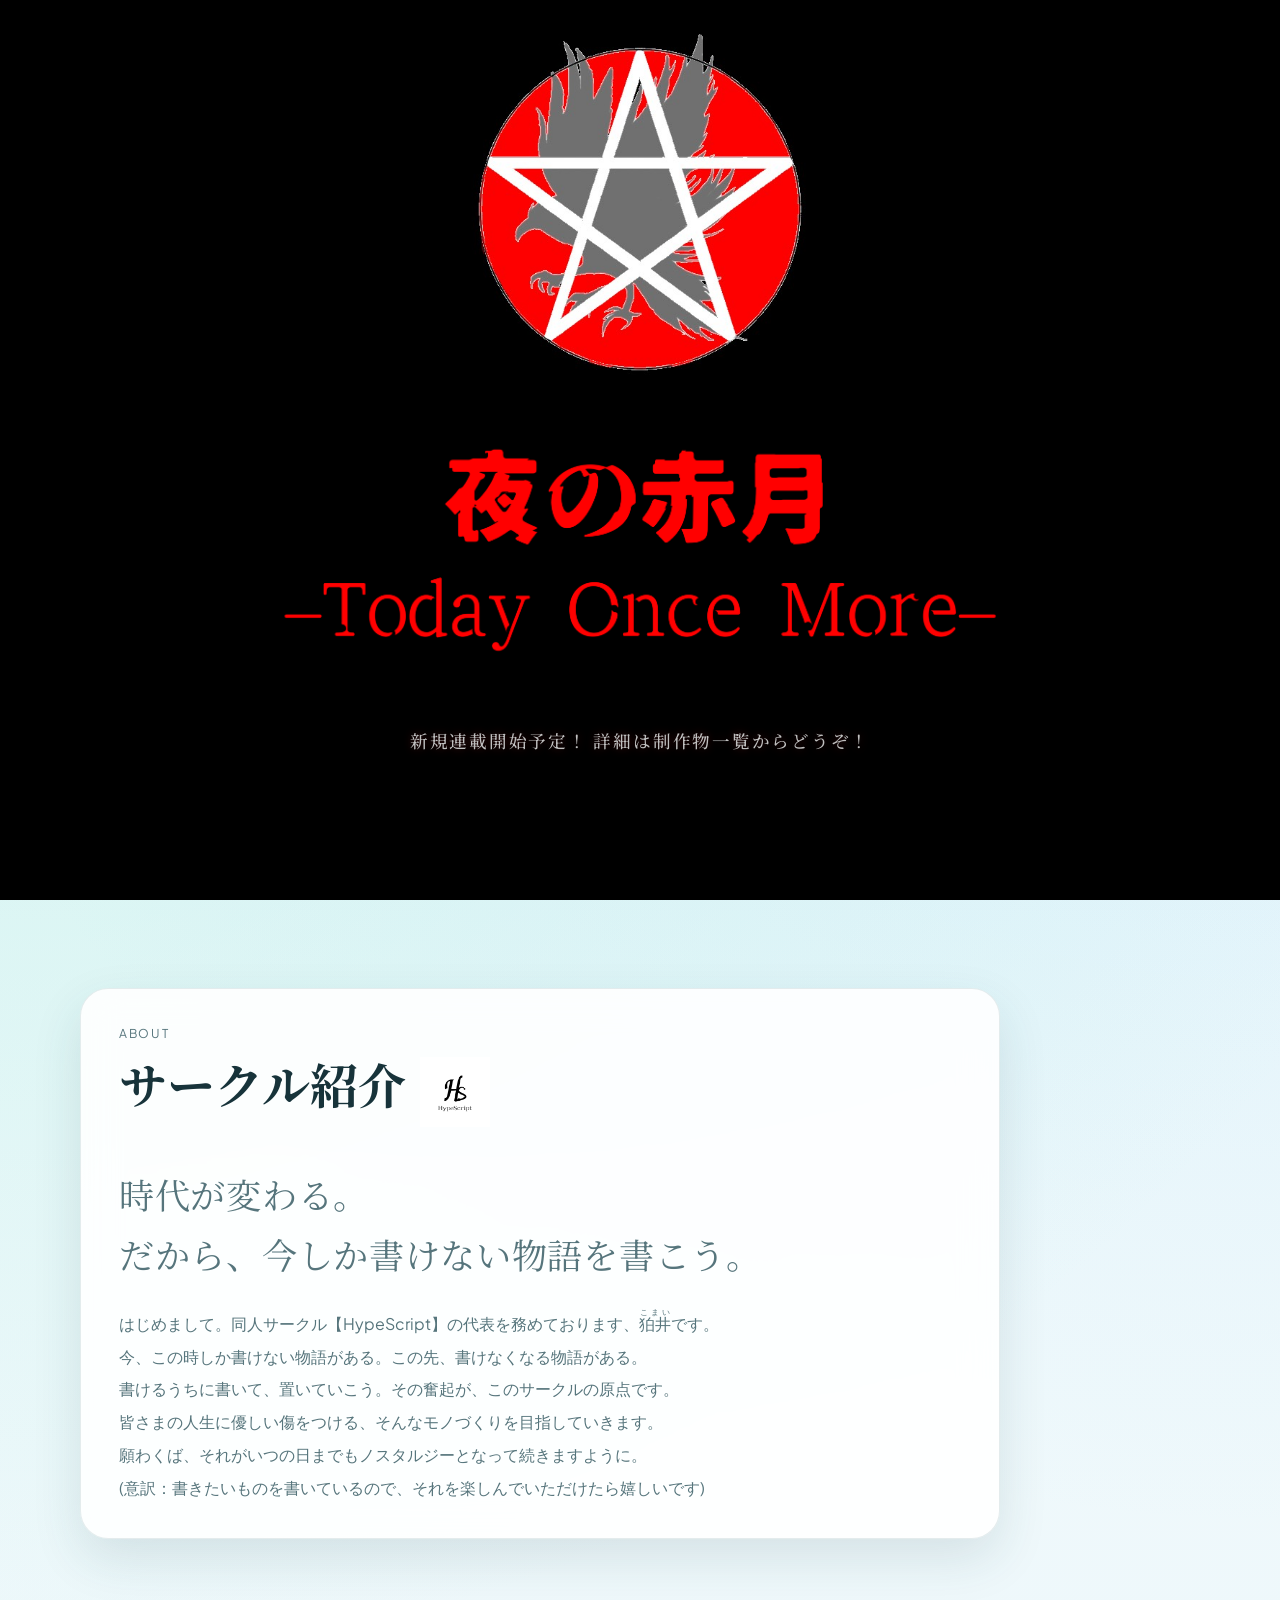
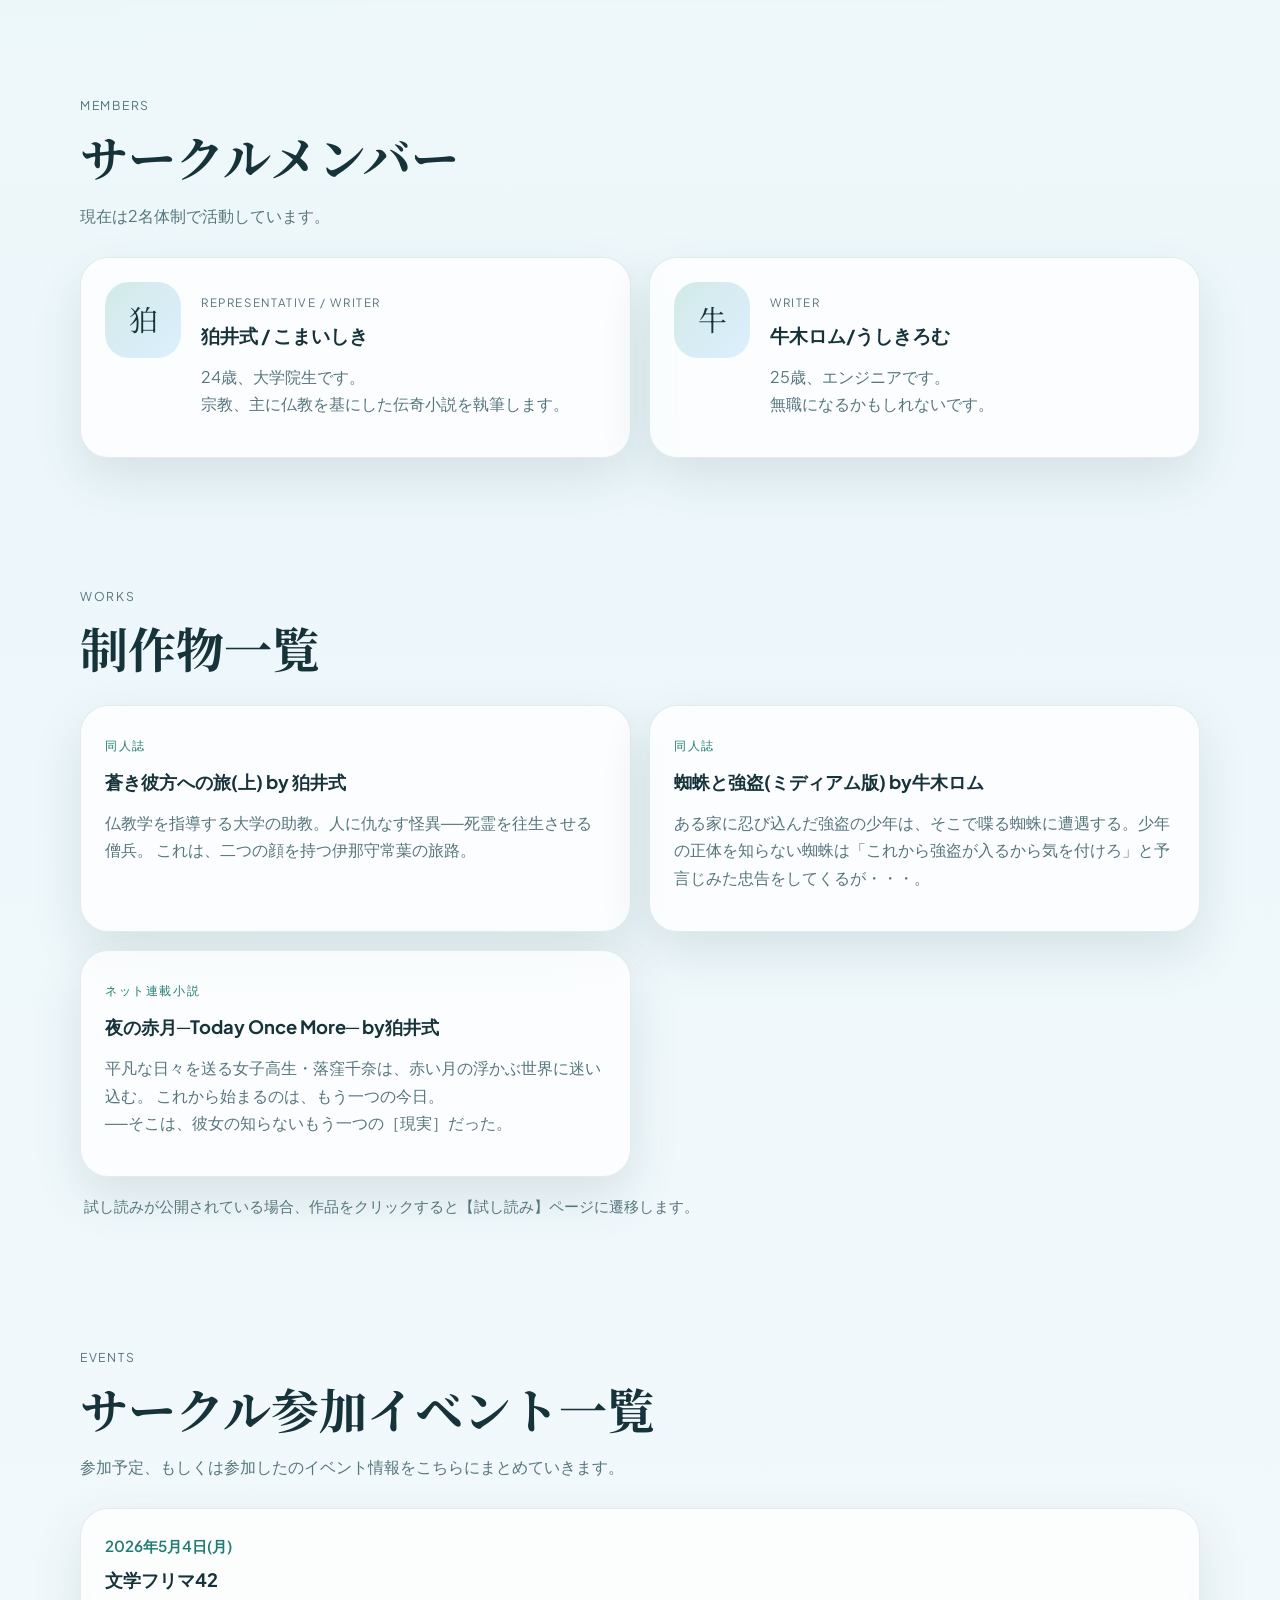
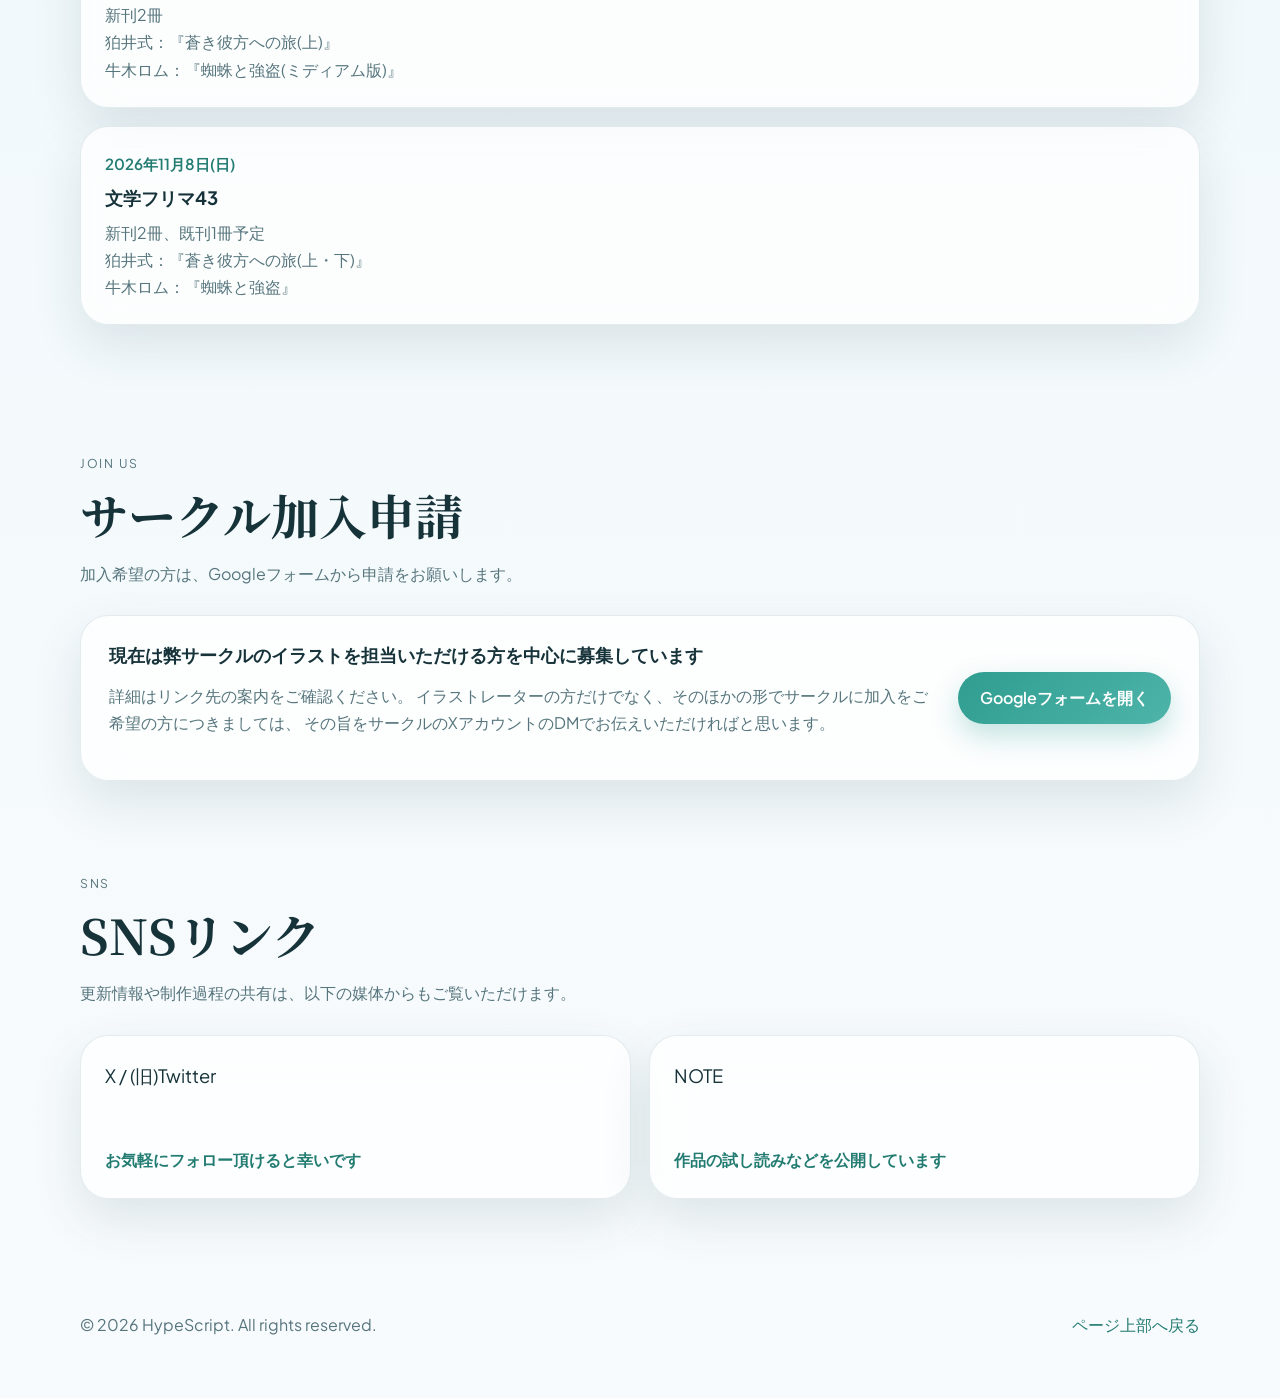
==== index.html @ aecb33e2 "add aokanafiles" ====
<!DOCTYPE html>
<html lang="ja">
<head>
  <meta charset="UTF-8">
  <meta name="viewport" content="width=device-width, initial-scale=1.0">
　<meta name="google-site-verification" content="suzFxD6go22rwyGmqxCU4Gox0AjZK6dk4NewnnPt3nc" />
  <title>HypeScript | 小説・創作同人サークル公式サイト</title>
  <meta
    name="description"
    content="サークル紹介、メンバー紹介、制作物一覧、加入案内、SNS情報を掲載した公式ホームページです。"
  >
  <link rel="preconnect" href="https://fonts.googleapis.com">
  <link rel="preconnect" href="https://fonts.gstatic.com" crossorigin>
  <link
    href="https://fonts.googleapis.com/css2?family=Noto+Serif+JP:wght@500;700&family=Plus+Jakarta+Sans:wght@400;500;600;700&display=swap"
    rel="stylesheet"
  >
  <link rel="stylesheet" href="styles.css">
  <!-- redmoon.css: test visual effect. Remove this <link> to disable the red moon overlay. -->
  <link rel="stylesheet" href="redmoon.css">
</head>
<body>
  <div class="site-shell">
    <header class="site-header" id="top">
      <div class="brand">
        <span class="brand-kicker">Circle Official Site</span>
        <a href="#top" class="brand-title">HypeScript/ハイプスクリプト</a>
      </div>
      <button
        class="menu-toggle"
        type="button"
        aria-expanded="false"
        aria-controls="site-nav"
        aria-label="メニューを開閉"
      >
        <span></span>
        <span></span>
      </button>
      <nav class="site-nav" id="site-nav">
        <a href="#about">紹介</a>
        <a href="#members">メンバー</a>
        <a href="#works">制作物</a>
        <a href="#events">イベント</a>
        <a href="#join">加入申請</a>
        <a href="#sns">SNS</a>
      </nav>
    </header>

    <main>
      <section class="hero section">
        <div class="hero-copy reveal">
          <h1>それはきっと<br>今だけの物語</h1>
          <p class="hero-text">
            このサイトでは、サークルの活動内容や制作物、メンバー情報をまとめてご覧いただけます。
          </p>
          <div class="hero-actions">
            <a class="button button-primary" href="#works">制作物を見る</a>
            <a class="button button-secondary" href="#join">加入案内へ</a>
          </div>
        </div>
        <div class="hero-panel reveal">
          <div class="hero-card hero-card-main">
            <span class="hero-label">Current</span>
            <strong>メンバー 2名(狛井式・牛木ロム)<br>で活動中</strong>
          </div>
        </div>
      </section>

      <section class="section" id="about">
        <div class="section-heading reveal">
          <p class="eyebrow">About</p>
          <div class="about-heading">
            <h2>サークル紹介</h2>
            <img class="about-heading-logo" src="circle_log/HSのロゴ.png" alt="HypeScriptのロゴ">
          </div>
          <div class="about-layout">
            <div class="about-copy">
              <p class="lead-statement lead-statement-hero">
                時代が変わる。<br><span class="no-wrap">だから、今しか書けない物語を書こう。</span>
              </p>
              <p class="about-text">
                はじめまして。同人サークル【HypeScript】の代表を務めております、<ruby>狛井<rt>こまい</rt></ruby>です。<br>
                今、この時しか書けない物語がある。この先、書けなくなる物語がある。<br>
                書けるうちに書いて、置いていこう。その奮起が、このサークルの原点です。<br>
                皆さまの人生に優しい傷をつける、そんなモノづくりを目指していきます。<br>
                願わくば、それがいつの日までもノスタルジーとなって続きますように。<br>
                (意訳：書きたいものを書いているので、それを楽しんでいただけたら嬉しいです)
              </p>
            </div>
          </div>
        </div>
      </section>

      <section class="section" id="members">
        <div class="section-heading reveal">
          <p class="eyebrow">Members</p>
          <h2>サークルメンバー</h2>
          <p>現在は2名体制で活動しています。</p>
        </div>
        <div class="member-grid">
          <article class="member-card reveal">
            <div class="member-avatar">狛</div>
            <div class="member-body">
              <p class="member-role">Representative / Writer</p>
              <h3><a class="member-link" href="https://x.com/BoJing69260" target="_blank" rel="noreferrer">狛井式 / こまいしき</a></h3>
<p>24歳、大学院生です。      <br>
宗教、主に仏教を基にした伝奇小説を執筆します。</p>
            </div>
          </article>
          <article class="member-card reveal">
            <div class="member-avatar">牛</div>
            <div class="member-body">
              <p class="member-role">Writer</p>
              <h3>牛木ロム/うしきろむ</h3>
<p>25歳、エンジニアです。<br>無職になるかもしれないです。</p>
            </div>
          </article>
        </div>
      </section>

      <section class="section" id="works">
        <div class="section-heading reveal">
          <p class="eyebrow">Works</p>
          <h2>制作物一覧</h2>
        </div>
        <div class="works-grid">
          <a
            class="work-card work-card-link reveal"
            href="./aokana.html"
            target="_blank"
            rel="noreferrer"
            aria-label="蒼き彼方への旅の試し読みページを開く"
          >
            <span class="work-tag">同人誌</span>
            <h3>蒼き彼方への旅(上) by 狛井式</h3>
            <p>
              仏教学を指導する大学の助教。人に仇なす怪異──死霊を往生させる僧兵。
              これは、二つの顔を持つ伊那守常葉の旅路。
            </p>
          </a>
          <article class="work-card reveal">
            <span class="work-tag">同人誌</span>
            <h3>蜘蛛と強盗(ミディアム版) by牛木ロム</h3>
            <p>ある家に忍び込んだ強盗の少年は、そこで喋る蜘蛛に遭遇する。少年の正体を知らない蜘蛛は「これから強盗が入るから気を付けろ」と予言じみた忠告をしてくるが・・・。</p>
          </article>
          <a
            class="work-card work-card-link reveal"
            href="yoruaka_intro.html"
            aria-label="夜の赤月の紹介ページを開く"
          >
            <span class="work-tag">ネット連載小説</span>
            <h3>夜の赤月─Today Once More─ by狛井式</h3>
            <p>平凡な日々を送る女子高生・落窪千奈は、赤い月の浮かぶ世界に迷い込む。
これから始まるのは、もう一つの今日。<br>──そこは、彼女の知らないもう一つの［現実］だった。</p>
          </a>
        </div>
        <p class="works-note reveal">試し読みが公開されている場合、作品をクリックすると【試し読み】ページに遷移します。</p>
      </section>

      <section class="section" id="events">
        <div class="section-heading reveal">
          <p class="eyebrow">Events</p>
          <h2>サークル参加イベント一覧</h2>
          <p>参加予定、もしくは参加したのイベント情報をこちらにまとめていきます。</p>
        </div>
        <div class="event-list reveal">
          <article class="event-card">
            <p class="event-date">2026年5月4日(月)</p>
            <h3>文学フリマ42</h3>
            <p class="event-note">新刊2冊<br>狛井式：『蒼き彼方への旅(上)』<br>牛木ロム：『蜘蛛と強盗(ミディアム版)』</p>
          </article>
          <article class="event-card">
            <p class="event-date">2026年11月8日(日)</p>
            <h3>文学フリマ43</h3>
            <p class="event-note">新刊2冊、既刊1冊予定<br>狛井式：『蒼き彼方への旅(上・下)』<br>牛木ロム：『蜘蛛と強盗』</p>
          </article>
        </div>
      </section>

      <section class="section join-section" id="join">
        <div class="section-heading reveal">
          <p class="eyebrow">Join Us</p>
          <h2>サークル加入申請</h2>
          <p>
            加入希望の方は、Googleフォームから申請をお願いします。
           </p>
        </div>
        <div class="join-panel reveal">
          <div>
            <h3>現在は弊サークルのイラストを担当いただける方を中心に募集しています</h3>
            <p>
              詳細はリンク先の案内をご確認ください。
              イラストレーターの方だけでなく、そのほかの形でサークルに加入をご希望の方につきましては、
              その旨をサークルのXアカウントのDMでお伝えいただければと思います。
            </p>
          </div>
          <a
            class="button button-primary"
            href="https://docs.google.com/forms/d/e/1FAIpQLSdiAMQo9JcdnBLaW_PPO8O6WMG9MLogzMnffxtZpLmgih0i_g/viewform?usp=publish-editor"
            id="join-form-link"
            target="_blank"
            rel="noreferrer"
          >Googleフォームを開く</a>
        </div>
      </section>

      <section class="section" id="sns">
        <div class="section-heading reveal">
          <p class="eyebrow">SNS</p>
          <h2>SNSリンク</h2>
          <p>更新情報や制作過程の共有は、以下の媒体からもご覧いただけます。</p>
        </div>
        <div class="sns-grid">
          <a class="sns-card reveal" href="https://x.com/HypeScript2024" aria-label="Xのリンク" target="_blank" rel="noreferrer">
            <span class="sns-name">X / (旧)Twitter</span>
            <span class="sns-handle">お気軽にフォロー頂けると幸いです</span>
          </a>
          <a class="sns-card reveal" href="https://note.com/hypescript" aria-label="思ったよりSNSないな">
            <span class="sns-name">NOTE</span>
            <span class="sns-handle">作品の試し読みなどを公開しています</span>
          </a>
        </div>
      </section>
    </main>

    <footer class="site-footer">
      <p>© 2026 HypeScript. All rights reserved.</p>
      <a href="#top">ページ上部へ戻る</a>
    </footer>
  </div>

  <script src="script.js"></script>
  <!-- redmoon.js: test visual effect. Remove this <script> to disable the red moon overlay. -->
  <script src="redmoon.js"></script>
</body>
</html>
---- styles.css ----
:root {
  --bg: #f5fbfb;
  --bg-soft: #ffffff;
  --surface: rgba(255, 255, 255, 0.74);
  --surface-strong: rgba(255, 255, 255, 0.9);
  --line: rgba(74, 122, 128, 0.14);
  --text: #17333a;
  --muted: #56757c;
  --accent: #2f9d90;
  --accent-strong: #237c72;
  --shadow: 0 20px 50px rgba(30, 73, 84, 0.12);
  --radius-lg: 28px;
  --radius-sm: 999px;
  --container: min(1120px, calc(100% - 32px));
}

*,
*::before,
*::after {
  box-sizing: border-box;
}

html {
  scroll-behavior: smooth;
}

body {
  margin: 0;
  font-family: "Plus Jakarta Sans", "Hiragino Sans", "Yu Gothic", sans-serif;
  color: var(--text);
  background:
    radial-gradient(circle at top left, rgba(151, 231, 220, 0.5), transparent 35%),
    radial-gradient(circle at top right, rgba(156, 211, 255, 0.35), transparent 32%),
    linear-gradient(180deg, #f3fcfb 0%, #edf7fb 45%, #f8fbfd 100%);
  line-height: 1.7;
}

a {
  color: inherit;
  text-decoration: none;
}

button,
input,
textarea {
  font: inherit;
}

.site-shell {
  position: relative;
  overflow: hidden;
}

.site-shell::before,
.site-shell::after {
  content: "";
  position: fixed;
  z-index: -1;
  border-radius: 50%;
  filter: blur(24px);
  opacity: 0.6;
}

.site-shell::before {
  width: 280px;
  height: 280px;
  top: 120px;
  right: -80px;
  background: rgba(120, 214, 201, 0.22);
}

.site-shell::after {
  width: 220px;
  height: 220px;
  left: -60px;
  bottom: 100px;
  background: rgba(150, 204, 255, 0.22);
}

.site-header,
.section,
.site-footer {
  width: var(--container);
  margin: 0 auto;
}

.site-header {
  position: sticky;
  top: 0;
  z-index: 10;
  display: flex;
  align-items: center;
  justify-content: space-between;
  gap: 24px;
  padding: 20px 0 12px;
  backdrop-filter: blur(18px);
}

.brand-kicker,
.eyebrow,
.member-role,
.hero-label,
.work-tag {
  letter-spacing: 0.14em;
  text-transform: uppercase;
}

.brand {
  display: grid;
  gap: 2px;
}

.brand-kicker {
  font-size: 0.68rem;
  color: var(--muted);
}

.brand-title {
  font-family: "Noto Serif JP", serif;
  font-size: 1.32rem;
  font-weight: 700;
}

.site-nav {
  display: flex;
  flex-wrap: wrap;
  justify-content: flex-end;
  gap: 10px;
}

.site-nav a {
  padding: 10px 14px;
  border-radius: var(--radius-sm);
  color: var(--muted);
  transition: background-color 0.25s ease, color 0.25s ease, transform 0.25s ease;
}

.site-nav a:hover,
.site-nav a:focus-visible,
.site-nav a.is-current {
  color: var(--text);
  background: rgba(255, 255, 255, 0.8);
  transform: translateY(-1px);
}

.menu-toggle {
  display: none;
  width: 52px;
  height: 52px;
  border: 0;
  border-radius: 50%;
  background: rgba(255, 255, 255, 0.75);
  box-shadow: var(--shadow);
  cursor: pointer;
}

.menu-toggle span {
  display: block;
  width: 22px;
  height: 2px;
  margin: 6px auto;
  background: var(--text);
  transition: transform 0.25s ease, opacity 0.25s ease;
}

.section {
  padding: 64px 0;
}

.hero {
  display: grid;
  grid-template-columns: 1.2fr 0.8fr;
  gap: 28px;
  align-items: center;
  min-height: calc(100vh - 92px);
  padding-top: 36px;
}

.eyebrow {
  margin: 0 0 12px;
  font-size: 0.76rem;
  color: var(--accent-strong);
}

h1,
h2,
h3 {
  margin: 0;
  line-height: 1.2;
}

h1,
h2,
.lead-statement {
  font-family: "Noto Serif JP", serif;
}

h1 {
  font-size: clamp(2.7rem, 6vw, 4.9rem);
  max-width: 11ch;
}

h2 {
  font-size: clamp(2rem, 4vw, 3rem);
  margin-bottom: 16px;
}

.hero-text,
.section-heading p,
.member-body p,
.work-card p,
.join-panel p,
.site-footer p {
  color: var(--muted);
}

.hero-text {
  max-width: 52ch;
  margin: 24px 0 0;
  font-size: 1.05rem;
}

.hero-actions {
  display: flex;
  flex-wrap: wrap;
  gap: 12px;
  margin-top: 30px;
}

.button {
  display: inline-flex;
  align-items: center;
  justify-content: center;
  gap: 8px;
  min-height: 52px;
  padding: 0 22px;
  border-radius: var(--radius-sm);
  font-weight: 600;
  transition: transform 0.25s ease, box-shadow 0.25s ease, background-color 0.25s ease;
}

.button:hover,
.button:focus-visible {
  transform: translateY(-2px);
}

.button-primary {
  color: #ffffff;
  background: linear-gradient(135deg, var(--accent) 0%, #4eb4aa 100%);
  box-shadow: 0 12px 28px rgba(47, 157, 144, 0.28);
}

.button-secondary {
  background: rgba(255, 255, 255, 0.75);
  box-shadow: var(--shadow);
}

.hero-panel,
.member-grid,
.works-grid,
.sns-grid {
  display: grid;
  gap: 18px;
}

.hero-panel {
  align-content: center;
}

.hero-card,
.member-card,
.work-card,
.join-panel,
.sns-card {
  background: var(--surface);
  border: 1px solid var(--line);
  border-radius: var(--radius-lg);
  box-shadow: var(--shadow);
  backdrop-filter: blur(18px);
}

.hero-card {
  padding: 28px;
  transform: rotate(-2deg);
}

.hero-label,
.member-role,
.work-tag {
  display: inline-block;
  font-size: 0.72rem;
  color: var(--accent-strong);
}

.hero-card strong {
  display: block;
  margin: 12px 0 10px;
  font-size: 1.4rem;
}

.section-heading {
  max-width: 760px;
  margin-bottom: 28px;
}

.lead-statement {
  max-width: 26ch;
  font-size: clamp(1.25rem, 2.3vw, 1.85rem);
  line-height: 1.75;
  letter-spacing: 0.02em;
  color: var(--text);
}

.no-wrap {
  white-space: nowrap;
}

#about .section-heading {
  max-width: 920px;
  padding: 34px 38px;
  border: 1px solid var(--line);
  border-radius: var(--radius-lg);
  background: var(--surface-strong);
  box-shadow: var(--shadow);
  backdrop-filter: blur(18px);
}

#about .about-heading {
  display: flex;
  align-items: center;
  gap: 14px;
  margin-bottom: 18px;
}

#about .about-heading-logo {
  width: 70px;
  height: 70px;
  object-fit: contain;
  flex-shrink: 0;
}

#about .about-layout {
  display: block;
}

#about .lead-statement {
  max-width: 58ch;
  font-size: clamp(1.02rem, 1.45vw, 1.18rem);
  line-height: 2.1;
  letter-spacing: 0.01em;
}

#about .lead-statement-hero {
  max-width: 26ch;
  margin-bottom: 24px;
  font-size: clamp(1.5rem, 3vw, 2.2rem);
  line-height: 1.7;
  letter-spacing: 0.02em;
}

#about .about-text {
  max-width: 58ch;
  margin: 0;
  color: var(--muted);
  line-height: 2.05;
}

.member-grid,
.works-grid,
.sns-grid,
.event-list {
  grid-template-columns: repeat(2, minmax(0, 1fr));
}

.event-list {
  gap: 24px;
}

.member-card {
  display: grid;
  grid-template-columns: auto 1fr;
  gap: 20px;
  padding: 24px;
}

.member-avatar {
  display: grid;
  place-items: center;
  width: 76px;
  height: 76px;
  border-radius: 24px;
  background: linear-gradient(135deg, rgba(47, 157, 144, 0.2), rgba(121, 190, 255, 0.24));
  font-family: "Noto Serif JP", serif;
  font-size: 1.8rem;
}

.work-card,
.sns-card {
  padding: 24px;
}

.work-card-link {
  display: block;
  transition: transform 0.25s ease, box-shadow 0.25s ease, border-color 0.25s ease;
}

.work-card-link:hover,
.work-card-link:focus-visible {
  transform: translateY(-3px);
  border-color: rgba(47, 157, 144, 0.32);
  box-shadow: 0 20px 42px rgba(30, 73, 84, 0.16);
}

.work-tag {
  margin-bottom: 16px;
}

.work-card h3,
.join-panel h3,
.sns-name {
  margin-bottom: 12px;
  font-size: 1.15rem;
}

.works-note {
  margin: 16px 4px 0;
  color: var(--muted);
  font-size: 0.95rem;
}

.event-card {
  padding: 24px;
  background: var(--surface);
  border: 1px solid var(--line);
  border-radius: var(--radius-lg);
  box-shadow: var(--shadow);
  backdrop-filter: blur(18px);
  /* 視認性向上のためイベント項目間に余白を追加 */
  margin-bottom: 18px;
}

.event-list .event-card:last-child {
  margin-bottom: 0;
}

.event-date {
  margin: 0 0 10px;
  color: var(--accent-strong);
  font-size: 0.95rem;
  font-weight: 600;
}

.event-card h3 {
  margin-bottom: 10px;
  font-size: 1.15rem;
}

.event-note {
  margin: 0;
  color: var(--muted);
}

.member-link {
  transition: color 0.25s ease;
}

.member-link:hover,
.member-link:focus-visible {
  color: var(--accent-strong);
}

.join-section {
  padding-bottom: 28px;
}

.join-panel {
  display: flex;
  align-items: center;
  justify-content: space-between;
  gap: 24px;
  padding: 28px;
}

.join-panel .button {
  flex-shrink: 0;
}

.sns-card {
  min-height: 164px;
  display: flex;
  flex-direction: column;
  justify-content: space-between;
}

.sns-card-muted {
  opacity: 0.72;
}

.sns-handle {
  color: var(--accent-strong);
  font-weight: 600;
}

.site-footer {
  display: flex;
  justify-content: space-between;
  gap: 18px;
  align-items: center;
  padding: 32px 0 44px;
}

.site-footer a {
  color: var(--accent-strong);
}

.reveal {
  opacity: 0;
  transform: translateY(18px);
  transition: opacity 0.7s ease, transform 0.7s ease;
}

.reveal.is-visible {
  opacity: 1;
  transform: translateY(0);
}

@media (max-width: 960px) {
  .hero,
  .member-grid,
  .works-grid,
  .sns-grid,
  .event-list {
    grid-template-columns: 1fr;
  }

  .hero {
    min-height: auto;
    padding-top: 24px;
  }

  .join-panel {
    flex-direction: column;
    align-items: flex-start;
  }

  #about .section-heading {
    padding: 28px 24px;
  }

  #about .about-heading {
    gap: 10px;
  }

  #about .about-heading-logo {
    width: 56px;
    height: 56px;
  }
}

@media (max-width: 760px) {
  .site-header {
    align-items: flex-start;
    padding-top: 16px;
  }

  .menu-toggle {
    display: block;
  }

  .menu-toggle[aria-expanded="true"] span:first-child {
    transform: translateY(8px) rotate(45deg);
  }

  .menu-toggle[aria-expanded="true"] span:last-child {
    transform: translateY(-6px) rotate(-45deg);
  }

  .site-nav {
    position: absolute;
    top: calc(100% + 8px);
    right: 0;
    width: min(280px, 100%);
    padding: 12px;
    border: 1px solid var(--line);
    border-radius: 24px;
    background: var(--surface-strong);
    box-shadow: var(--shadow);
    display: none;
    flex-direction: column;
    align-items: stretch;
  }

  .site-nav.is-open {
    display: flex;
  }

  .site-nav a {
    padding: 12px 14px;
  }

  h1,
  .lead-statement {
    max-width: none;
  }

  .section {
    padding: 52px 0;
  }

  .hero-card,
  .member-card,
  .work-card,
  .event-card,
  .join-panel,
  .sns-card {
    padding: 20px;
  }

  .member-card {
    grid-template-columns: 1fr;
  }

  .member-avatar {
    width: 64px;
    height: 64px;
  }

  .work-card h3 {
    font-size: 1.05rem;
    line-height: 1.45;
  }

  .works-note {
    font-size: 0.9rem;
  }

  .no-wrap {
    white-space: normal;
  }

  .hero-actions,
  .site-footer {
    flex-direction: column;
    align-items: flex-start;
  }
}

@media (prefers-reduced-motion: reduce) {
  html {
    scroll-behavior: auto;
  }

  *,
  *::before,
  *::after {
    animation-duration: 0.01ms !important;
    animation-iteration-count: 1 !important;
    transition-duration: 0.01ms !important;
    scroll-behavior: auto !important;
  }

  .reveal {
    opacity: 1;
    transform: none;
  }
}
---- redmoon.css ----
/* redmoon.css
   Test implementation: red moon overlay effect with title.
   To remove: delete this file and the <link> in index.html.
*/

.redmoon-overlay {
  position: fixed;
  inset: 0;
  background: rgba(0,0,0,0);
  pointer-events: none;
  z-index: 40;
  transition: background 600ms ease;
  display: flex;
  align-items: center;
  justify-content: center;
}

.redmoon-overlay.active {
  background: #000000;
  pointer-events: auto;
}

/* Container to hold moon and title together, positioned slightly above center */
.redmoon-container {
  display: flex;
  flex-direction: column;
  align-items: center;
  gap: 32px;
  /* Position ~12% above vertical center */
  transform: translateY(-60px);
}

.redmoon-moon {
  width: 360px;
  height: 360px;
  border-radius: 50%;
  background: radial-gradient(circle at 35% 25%, #ff7f7f 0%, #d92b2b 55%, #8b0000 100%);
  box-shadow: 0 15px 80px rgba(217,43,43,0.45), inset 0 -10px 30px rgba(0,0,0,0.25);
  opacity: 0;
  transform: scale(0.8) translateY(12px);
  filter: blur(0.6px);
}

/* Transition only when active (fading in) — no transition when exiting */
.redmoon-overlay.active .redmoon-moon {
  opacity: 1;
  transform: scale(1) translateY(0);
  transition: opacity 600ms ease, transform 600ms ease;
}

/* Title styling: now an image instead of text */
.redmoon-title {
  margin: 0;
  max-width: 800px;
  width: auto;
  height: auto;
  max-height: 280px;
  opacity: 0;
  transform: translateY(16px);
  transition: opacity 700ms ease 0ms, transform 700ms ease 0ms;
  display: block;
  object-fit: contain;
}

.redmoon-title.active {
  opacity: 1;
  transform: translateY(0);
}

/* Subtitle styling: smaller, less prominent than title */
.redmoon-subtitle {
  margin: 0;
  font-family: "Noto Serif JP", "Times New Roman", serif;
  font-size: 1.1rem;
  font-weight: 500;
  letter-spacing: 0.1em;
  color: #c0c0c0;
  text-align: center;
  opacity: 0;
  transform: translateY(12px);
  transition: opacity 600ms ease, transform 600ms ease;
  text-shadow: 
    0 0 8px rgba(217,43,43,0.3),
    0 2px 4px rgba(0,0,0,0.7);
  white-space: nowrap;
}

.redmoon-subtitle.active {
  opacity: 1;
  transform: translateY(0);
}

@media (max-width: 760px) {
  .redmoon-moon {
    width: 240px;
    height: 240px;
  }
  
  .redmoon-title {
    max-width: 500px;
    max-height: 160px;
  }
  
  .redmoon-subtitle {
    font-size: 0.95rem;
  }
  
  .redmoon-container {
    gap: 20px;
  }
}

/* If an image is used, hide the gradient background and ensure the img fits */
.redmoon-moon.has-img {
  background: none;
  box-shadow: none;
}

.redmoon-moon.has-img img {
  width: 100%;
  height: 100%;
  object-fit: contain;
  border-radius: 50%;
  display: block;
}
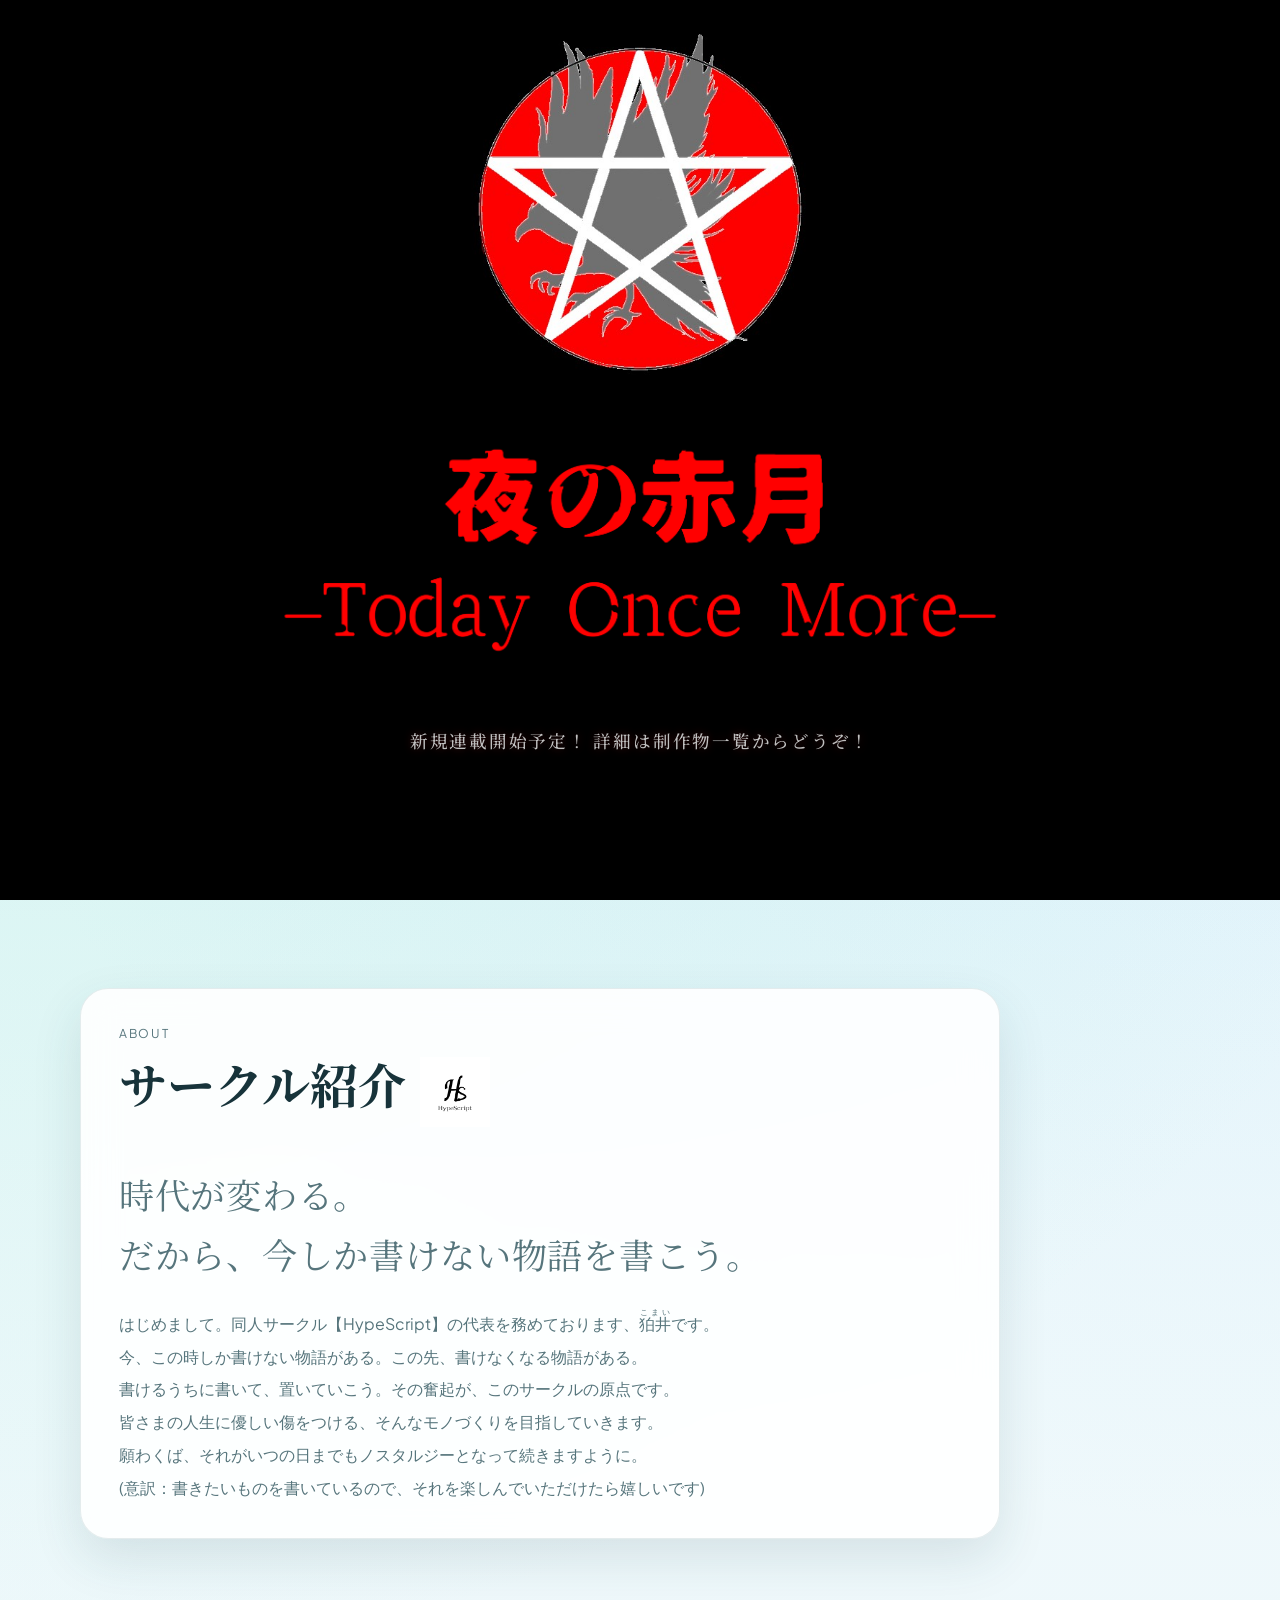
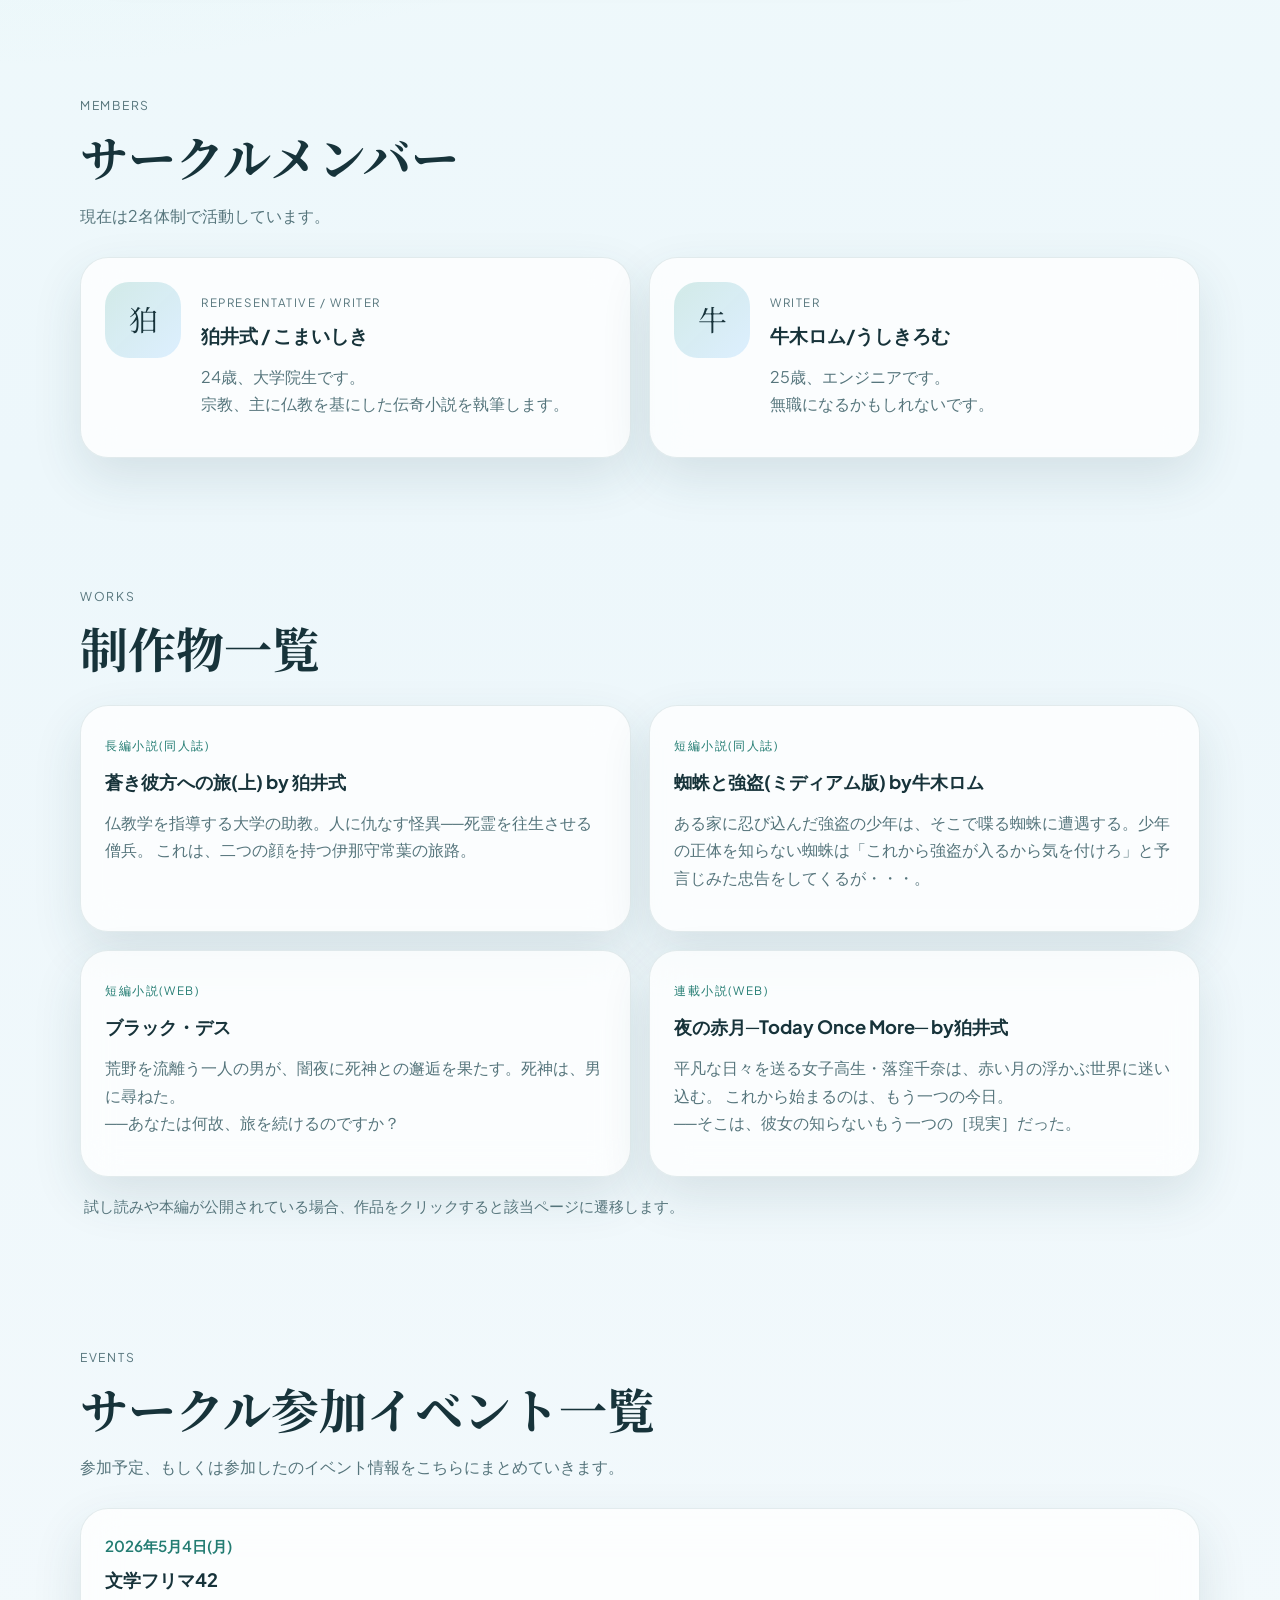
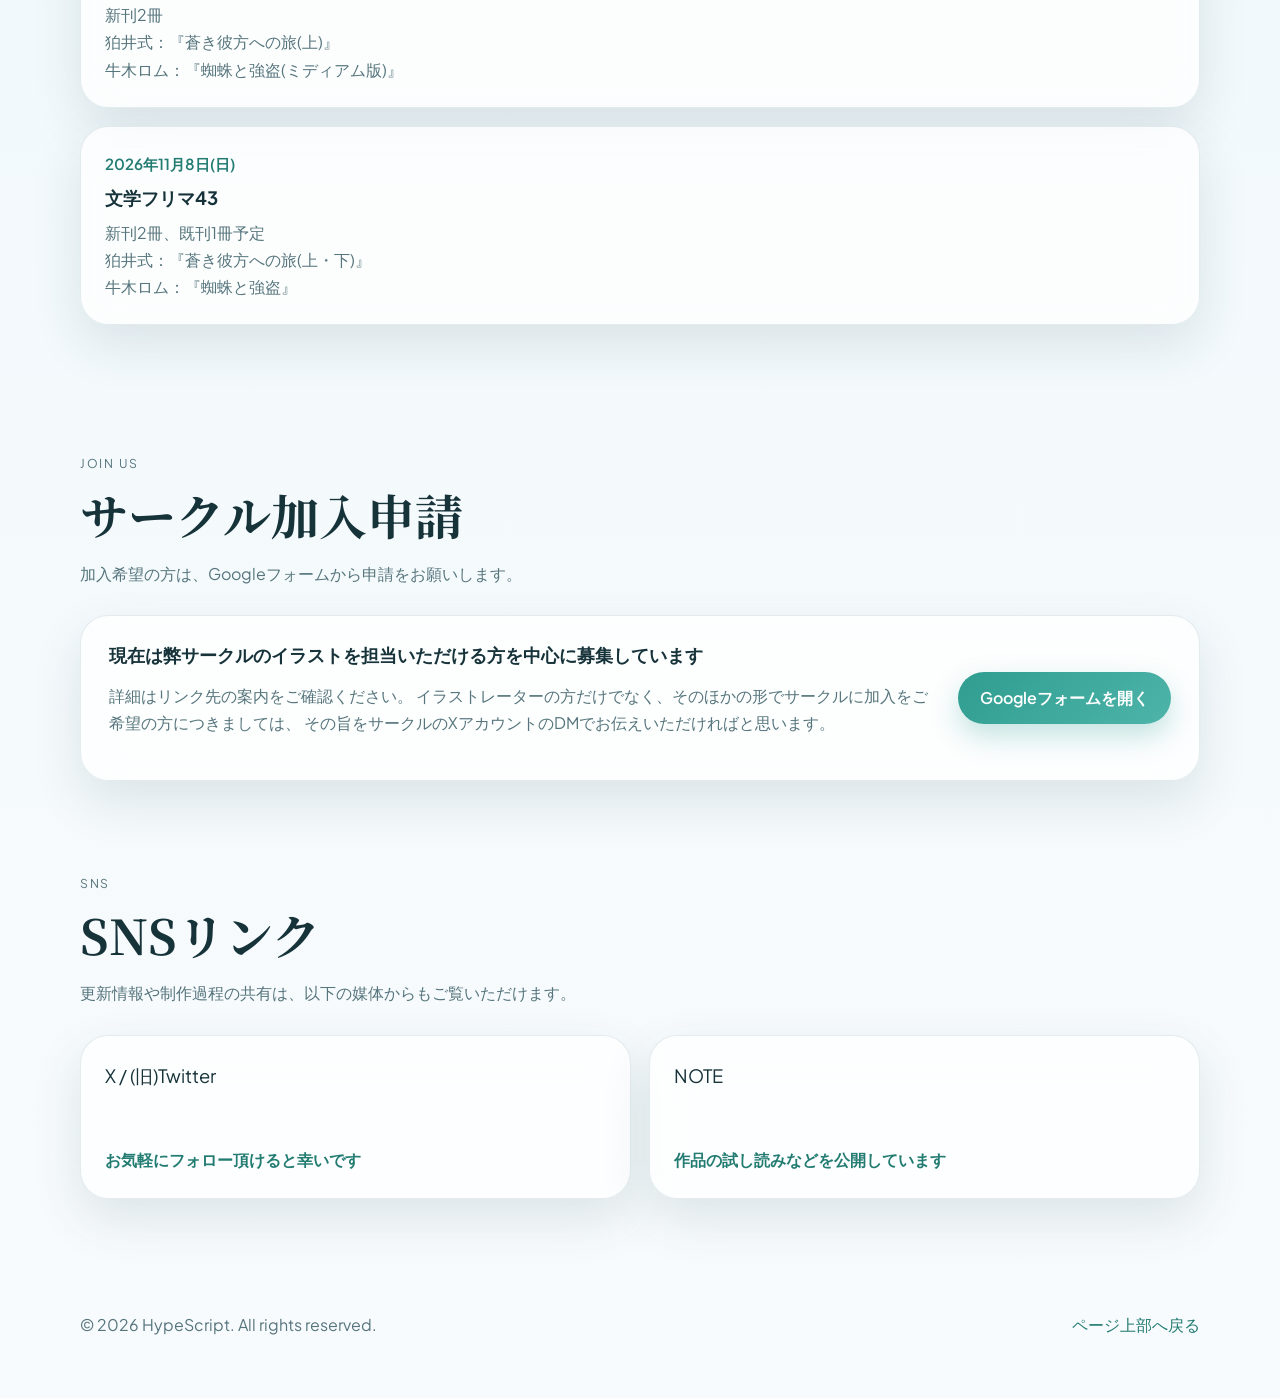
==== commit c2c1dcbd: "add_blackdeath" ====
--- a/index.html
+++ b/index.html
@@ -131,7 +131,7 @@
             rel="noreferrer"
             aria-label="蒼き彼方への旅の試し読みページを開く"
           >
-            <span class="work-tag">同人誌</span>
+            <span class="work-tag">長編小説(同人誌)</span>
             <h3>蒼き彼方への旅(上) by 狛井式</h3>
             <p>
               仏教学を指導する大学の助教。人に仇なす怪異──死霊を往生させる僧兵。
@@ -139,22 +139,31 @@
             </p>
           </a>
           <article class="work-card reveal">
-            <span class="work-tag">同人誌</span>
+            <span class="work-tag">短編小説(同人誌)</span>
             <h3>蜘蛛と強盗(ミディアム版) by牛木ロム</h3>
             <p>ある家に忍び込んだ強盗の少年は、そこで喋る蜘蛛に遭遇する。少年の正体を知らない蜘蛛は「これから強盗が入るから気を付けろ」と予言じみた忠告をしてくるが・・・。</p>
           </article>
+          <a
+            class="work-card work-card-link reveal"
+            href="blackdeath.html"
+            aria-label="ブラック・デスの試し読みページを開く"
+          >
+            <span class="work-tag">短編小説(WEB)</span>
+            <h3>ブラック・デス</h3>
+            <p>荒野を流離う一人の男が、闇夜に死神との邂逅を果たす。死神は、男に尋ねた。<br>──あなたは何故、旅を続けるのですか？　</p>
+          </a>
           <a
             class="work-card work-card-link reveal"
             href="yoruaka_intro.html"
             aria-label="夜の赤月の紹介ページを開く"
           >
-            <span class="work-tag">ネット連載小説</span>
+            <span class="work-tag">連載小説(WEB)</span>
             <h3>夜の赤月─Today Once More─ by狛井式</h3>
             <p>平凡な日々を送る女子高生・落窪千奈は、赤い月の浮かぶ世界に迷い込む。
 これから始まるのは、もう一つの今日。<br>──そこは、彼女の知らないもう一つの［現実］だった。</p>
           </a>
         </div>
-        <p class="works-note reveal">試し読みが公開されている場合、作品をクリックすると【試し読み】ページに遷移します。</p>
+        <p class="works-note reveal">試し読みや本編が公開されている場合、作品をクリックすると該当ページに遷移します。</p>
       </section>
 
       <section class="section" id="events">
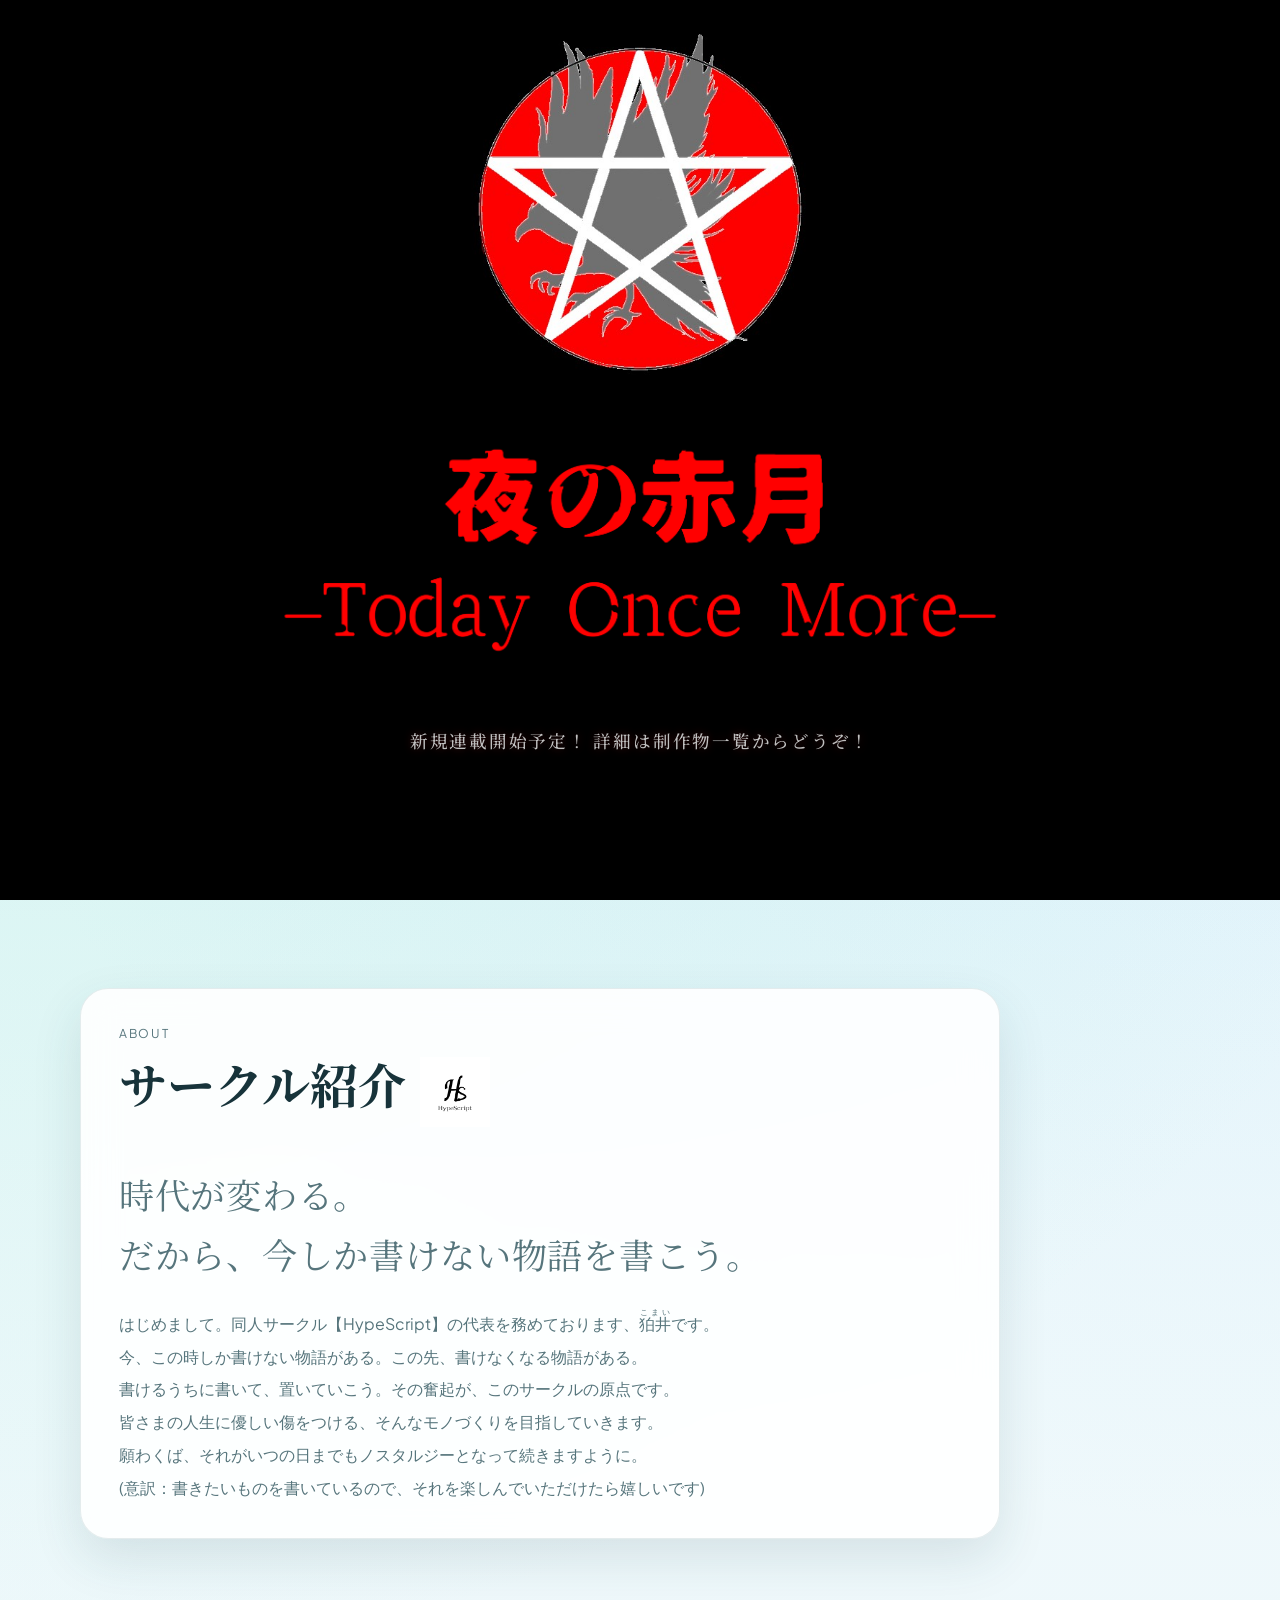
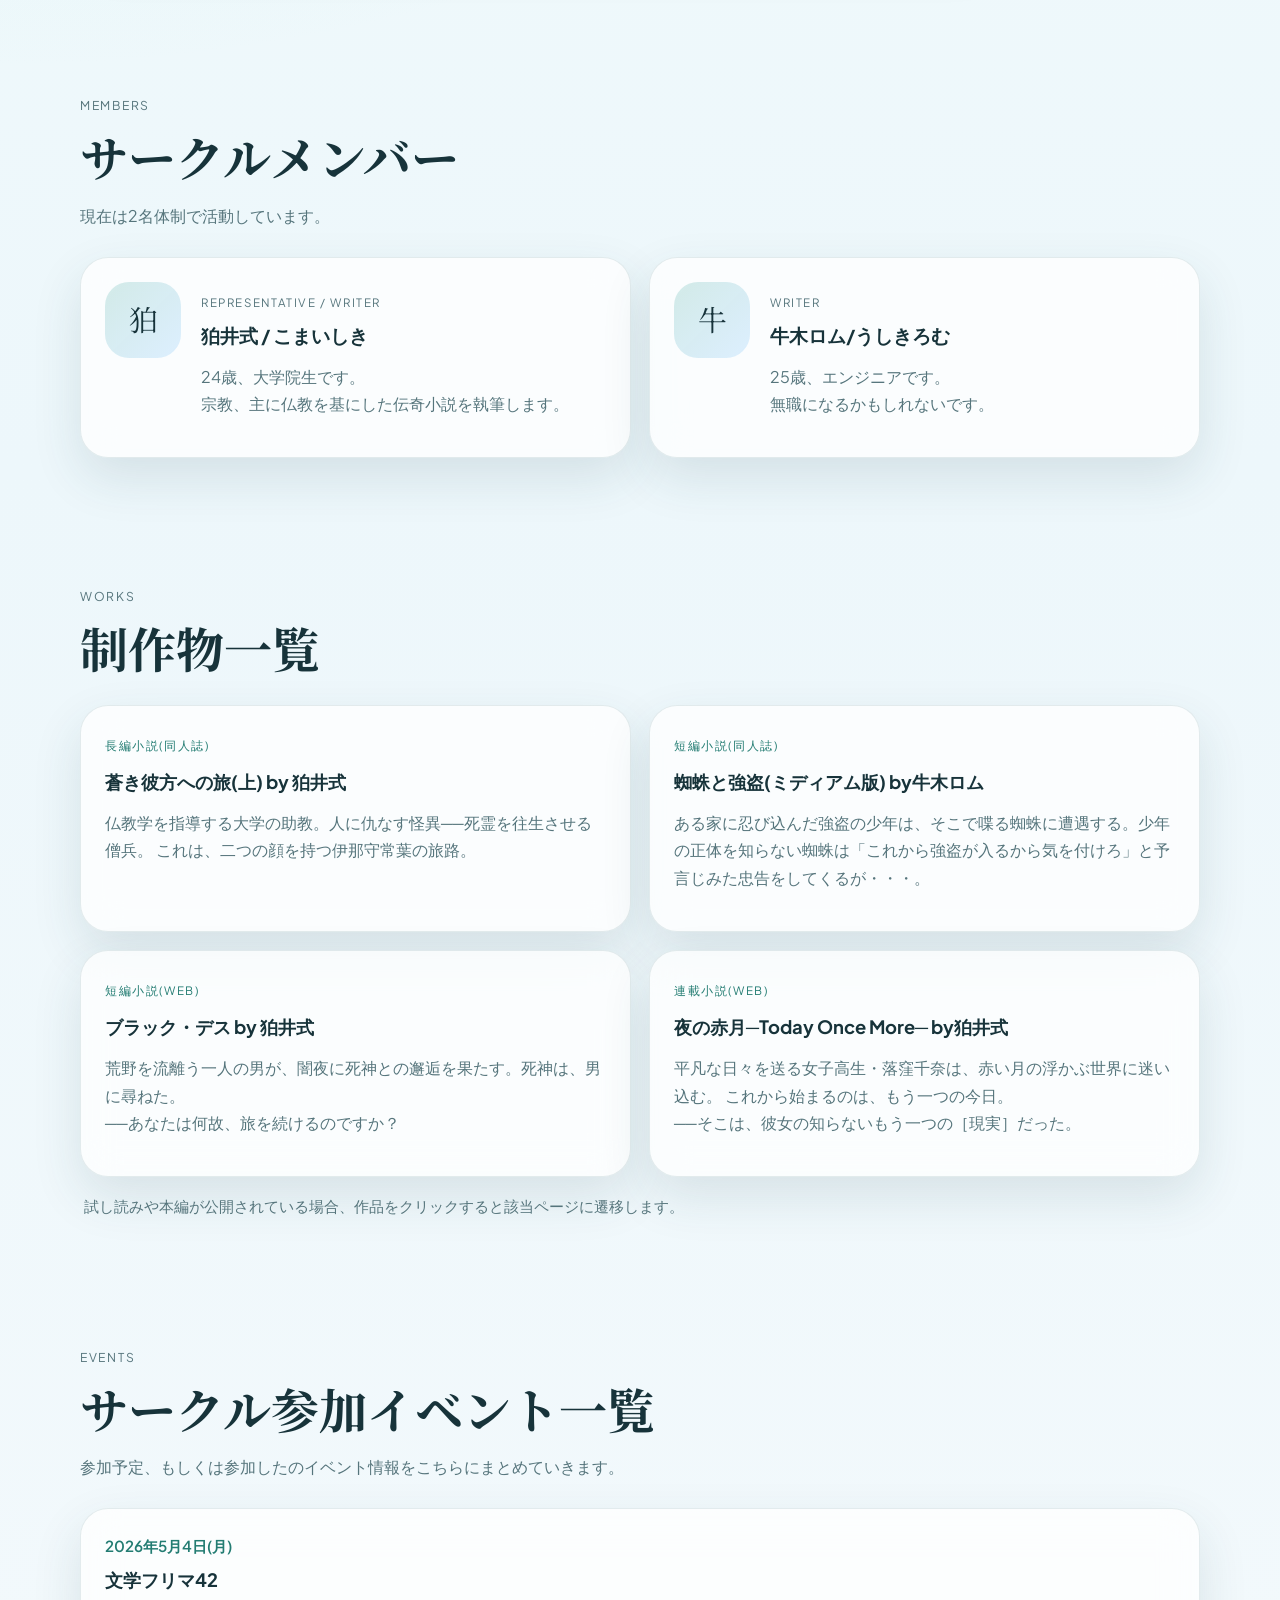
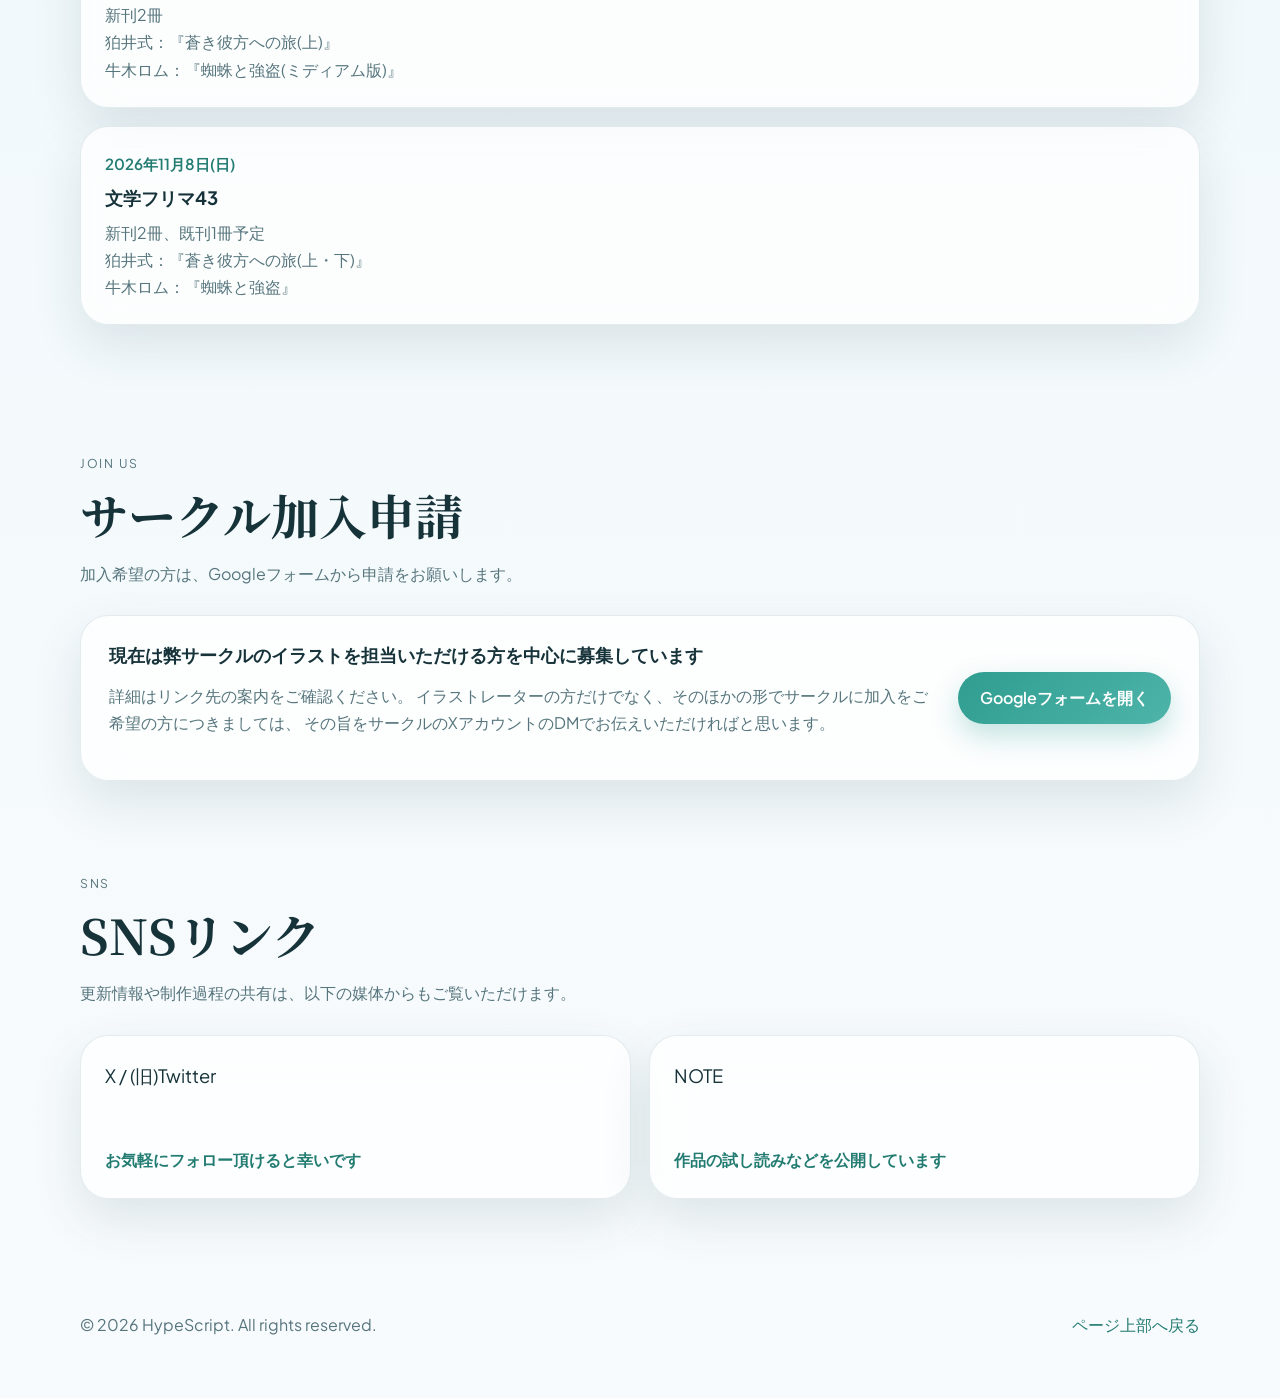
==== commit de5e7369: "文言修正" ====
--- a/index.html
+++ b/index.html
@@ -149,7 +149,7 @@
             aria-label="ブラック・デスの試し読みページを開く"
           >
             <span class="work-tag">短編小説(WEB)</span>
-            <h3>ブラック・デス</h3>
+            <h3>ブラック・デス by 狛井式</h3>
             <p>荒野を流離う一人の男が、闇夜に死神との邂逅を果たす。死神は、男に尋ねた。<br>──あなたは何故、旅を続けるのですか？　</p>
           </a>
           <a
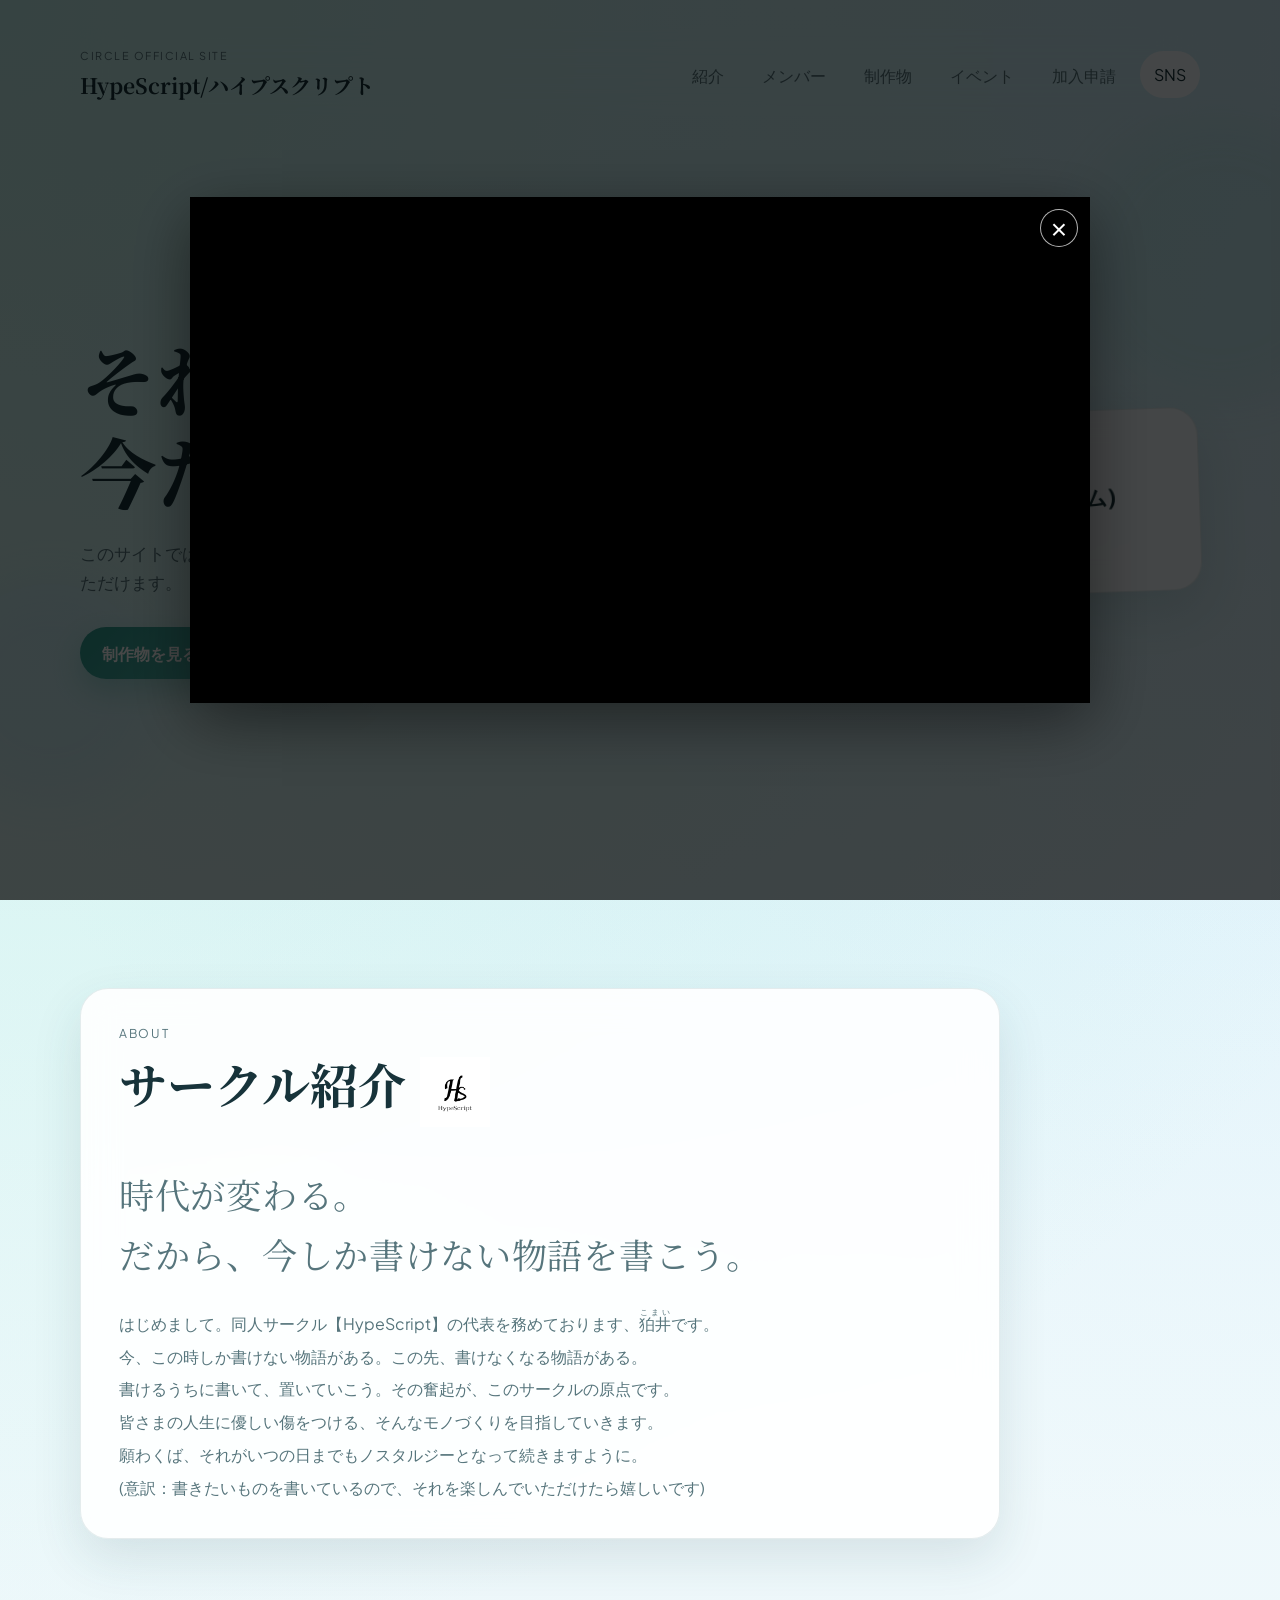
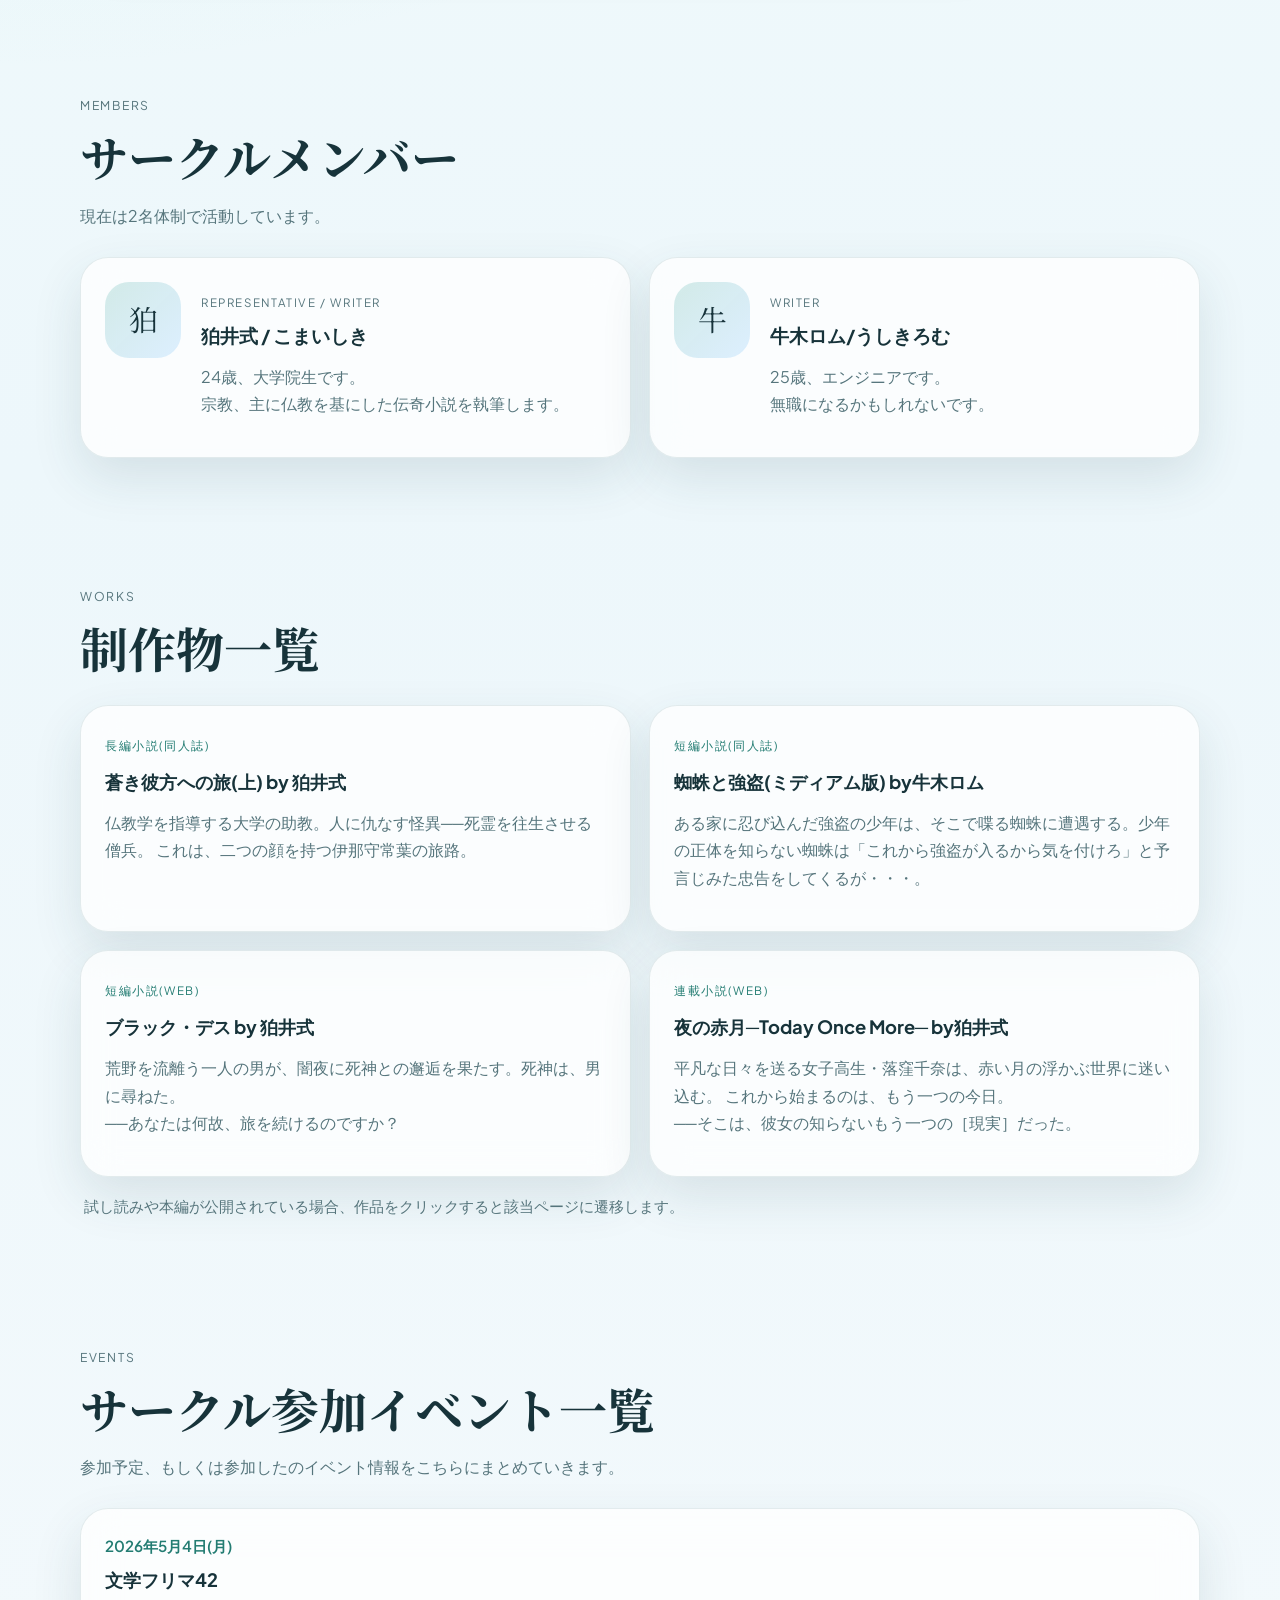
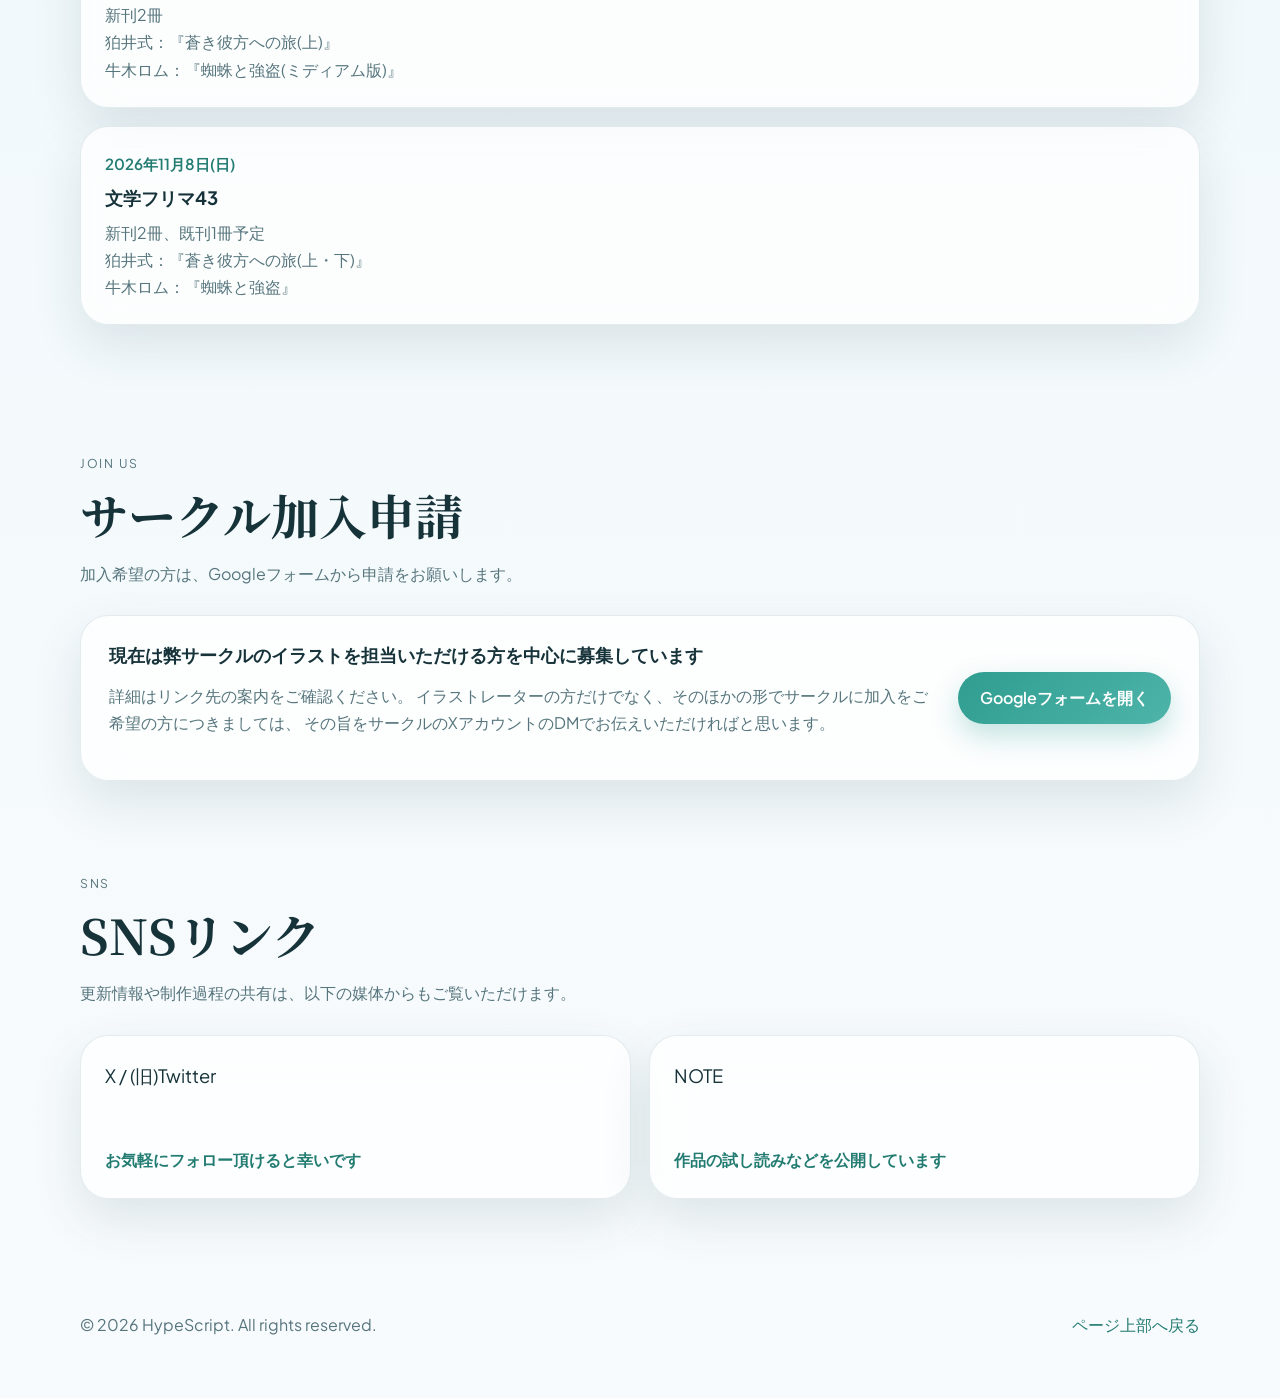
==== commit 0aa1eaaa: "game_add_yoruaka" ====
--- a/index.html
+++ b/index.html
@@ -15,9 +15,8 @@
     href="https://fonts.googleapis.com/css2?family=Noto+Serif+JP:wght@500;700&family=Plus+Jakarta+Sans:wght@400;500;600;700&display=swap"
     rel="stylesheet"
   >
-  <link rel="stylesheet" href="styles.css">
-  <!-- redmoon.css: test visual effect. Remove this <link> to disable the red moon overlay. -->
-  <link rel="stylesheet" href="redmoon.css">
+  <link rel="stylesheet" href="styles.css?v=game-1">
+  <link rel="stylesheet" href="video_modal.css">
 </head>
 <body>
   <div class="site-shell">
@@ -152,16 +151,23 @@
             <h3>ブラック・デス by 狛井式</h3>
             <p>荒野を流離う一人の男が、闇夜に死神との邂逅を果たす。死神は、男に尋ねた。<br>──あなたは何故、旅を続けるのですか？　</p>
           </a>
-          <a
-            class="work-card work-card-link reveal"
-            href="yoruaka_intro.html"
-            aria-label="夜の赤月の紹介ページを開く"
-          >
-            <span class="work-tag">連載小説(WEB)</span>
-            <h3>夜の赤月─Today Once More─ by狛井式</h3>
-            <p>平凡な日々を送る女子高生・落窪千奈は、赤い月の浮かぶ世界に迷い込む。
+          <article class="work-card work-card-choice reveal" id="yoruaka-work-card">
+            <button
+              class="work-choice-trigger"
+              type="button"
+              aria-expanded="false"
+              aria-controls="yoruaka-work-choice"
+            >
+              <span class="work-tag">連載小説(WEB)</span>
+              <h3>夜の赤月─Today Once More─ by狛井式</h3>
+              <p>平凡な日々を送る女子高生・落窪千奈は、赤い月の浮かぶ世界に迷い込む。
 これから始まるのは、もう一つの今日。<br>──そこは、彼女の知らないもう一つの［現実］だった。</p>
-          </a>
+            </button>
+            <div class="work-choice-actions" id="yoruaka-work-choice" hidden>
+              <a class="button button-secondary" href="yoruaka_intro.html">《本編へ》</a>
+              <a class="button button-primary" href="yoruaka_menu.html">《ミニゲームへ》</a>
+            </div>
+          </article>
         </div>
         <p class="works-note reveal">試し読みや本編が公開されている場合、作品をクリックすると該当ページに遷移します。</p>
       </section>
@@ -238,8 +244,7 @@
     </footer>
   </div>
 
-  <script src="script.js"></script>
-  <!-- redmoon.js: test visual effect. Remove this <script> to disable the red moon overlay. -->
-  <script src="redmoon.js"></script>
+  <script src="script.js?v=game-1"></script>
+  <script src="video_modal.js"></script>
 </body>
 </html>
--- a/styles.css
+++ b/styles.css
@@ -411,6 +411,48 @@
   box-shadow: 0 20px 42px rgba(30, 73, 84, 0.16);
 }
 
+.work-card-choice {
+  transition: border-color 0.25s ease, box-shadow 0.25s ease;
+}
+
+.work-card-choice:focus-within {
+  border-color: rgba(47, 157, 144, 0.32);
+  box-shadow: 0 20px 42px rgba(30, 73, 84, 0.16);
+}
+
+.work-choice-trigger {
+  width: 100%;
+  padding: 0;
+  border: 0;
+  color: inherit;
+  background: transparent;
+  font: inherit;
+  text-align: left;
+  cursor: pointer;
+}
+
+.work-choice-trigger p {
+  margin-bottom: 0;
+}
+
+.work-choice-actions {
+  display: grid;
+  grid-template-columns: 1fr 1fr;
+  gap: 10px;
+  margin-top: 18px;
+  padding-top: 18px;
+  border-top: 1px solid var(--line);
+}
+
+.work-choice-actions[hidden] {
+  display: none;
+}
+
+.work-choice-actions .button {
+  min-height: 46px;
+  padding: 0 14px;
+}
+
 .work-tag {
   margin-bottom: 16px;
 }
@@ -630,6 +672,10 @@
     line-height: 1.45;
   }
 
+  .work-choice-actions {
+    grid-template-columns: 1fr;
+  }
+
   .works-note {
     font-size: 0.9rem;
   }
@@ -663,4 +709,4 @@
     opacity: 1;
     transform: none;
   }
-}+}
--- a/video_modal.css
+++ b/video_modal.css
@@ -0,0 +1,68 @@
+.video-modal {
+  position: fixed;
+  inset: 0;
+  z-index: 50;
+  display: flex;
+  align-items: center;
+  justify-content: center;
+  padding: 24px;
+  background: rgba(0, 0, 0, 0.72);
+}
+
+.video-modal[hidden] {
+  display: none;
+}
+
+.video-modal__panel {
+  position: relative;
+  width: min(900px, 100%);
+  aspect-ratio: 16 / 9;
+  background: #000;
+  box-shadow: 0 18px 60px rgba(0, 0, 0, 0.45);
+}
+
+.video-modal__frame {
+  display: block;
+  width: 100%;
+  height: 100%;
+  border: 0;
+}
+
+.video-modal__close {
+  position: absolute;
+  top: 12px;
+  right: 12px;
+  z-index: 1;
+  width: 38px;
+  height: 38px;
+  display: flex;
+  align-items: center;
+  justify-content: center;
+  padding: 4px 0 0;
+  border: 1px solid rgba(255, 255, 255, 0.7);
+  border-radius: 50%;
+  background: rgba(0, 0, 0, 0.6);
+  color: #fff;
+  font-family: Arial, sans-serif;
+  font-size: 28px;
+  line-height: 1;
+  cursor: pointer;
+  box-shadow: 0 2px 8px rgba(0, 0, 0, 0.35);
+}
+
+.video-modal__close:hover,
+.video-modal__close:focus-visible {
+  background: #fff;
+  color: #111;
+}
+
+@media (max-width: 680px) {
+  .video-modal {
+    padding: 16px;
+  }
+
+  .video-modal__close {
+    top: 10px;
+    right: 10px;
+  }
+}
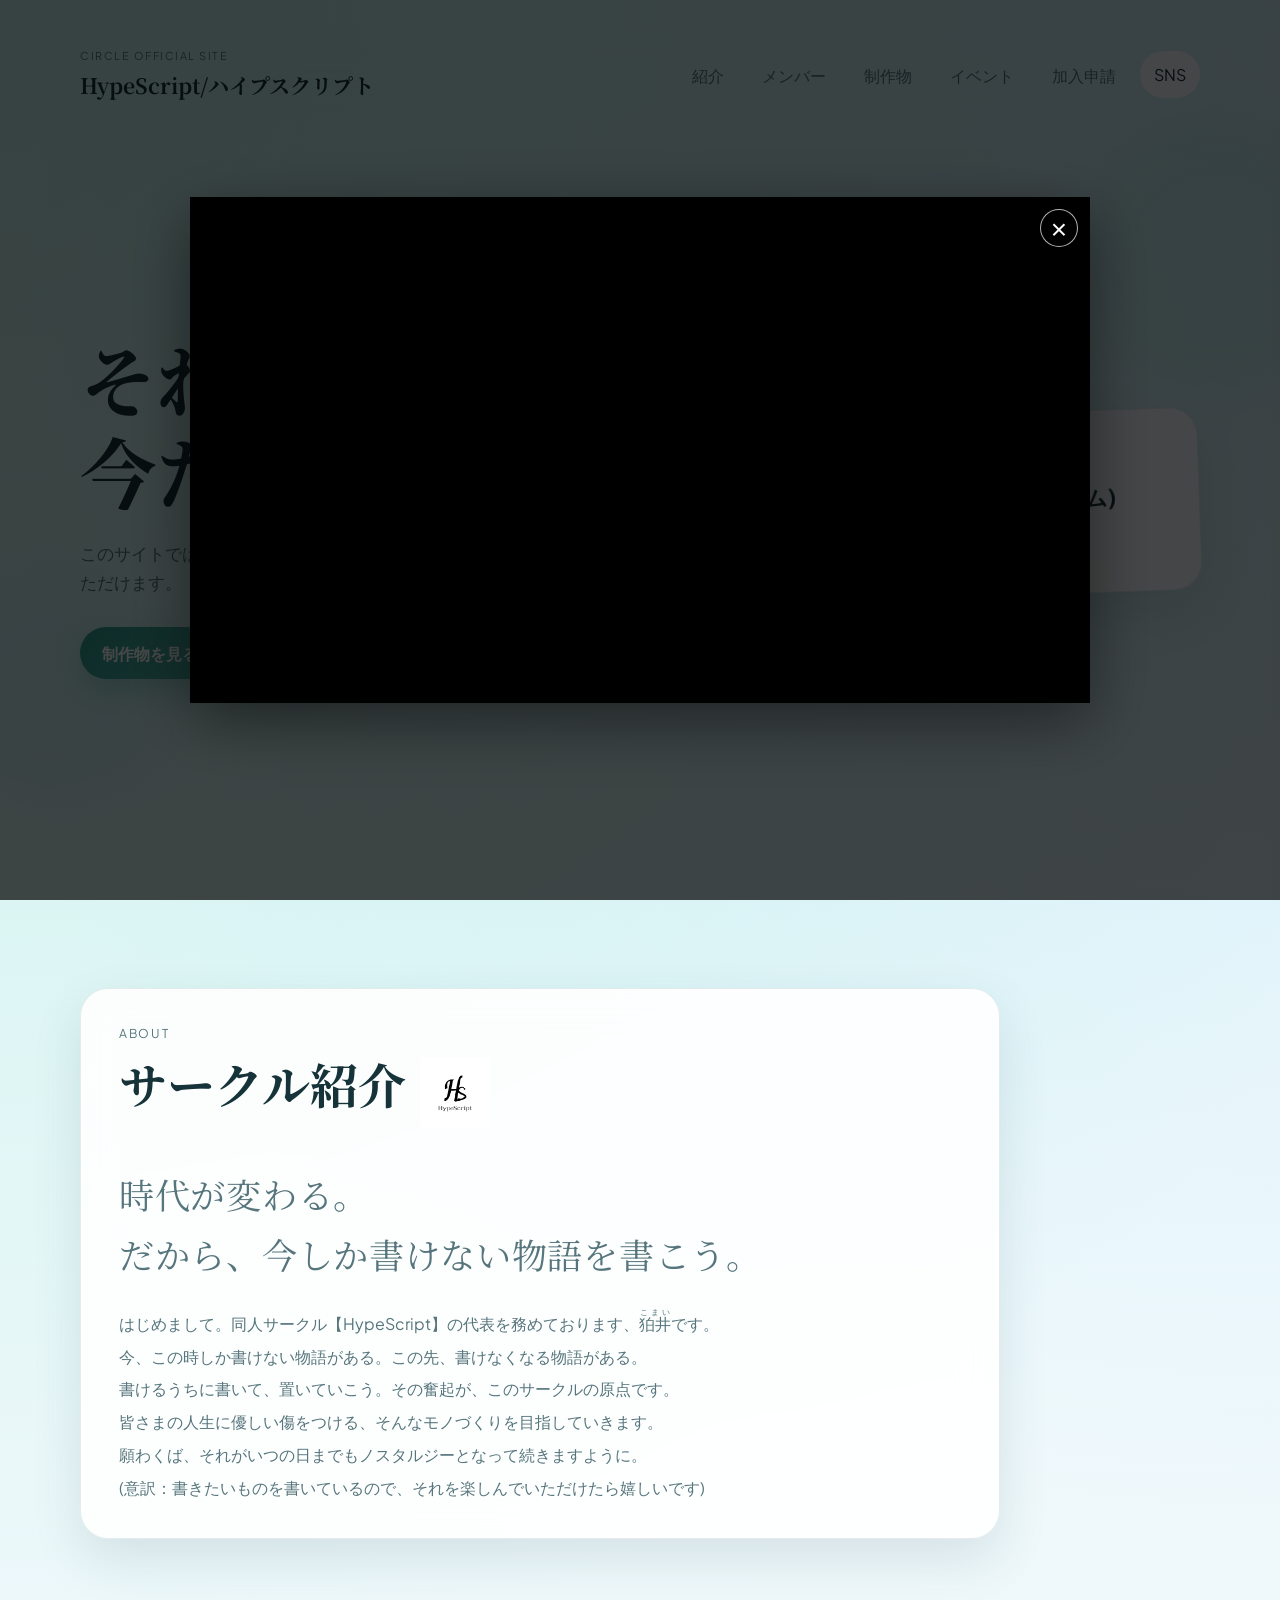
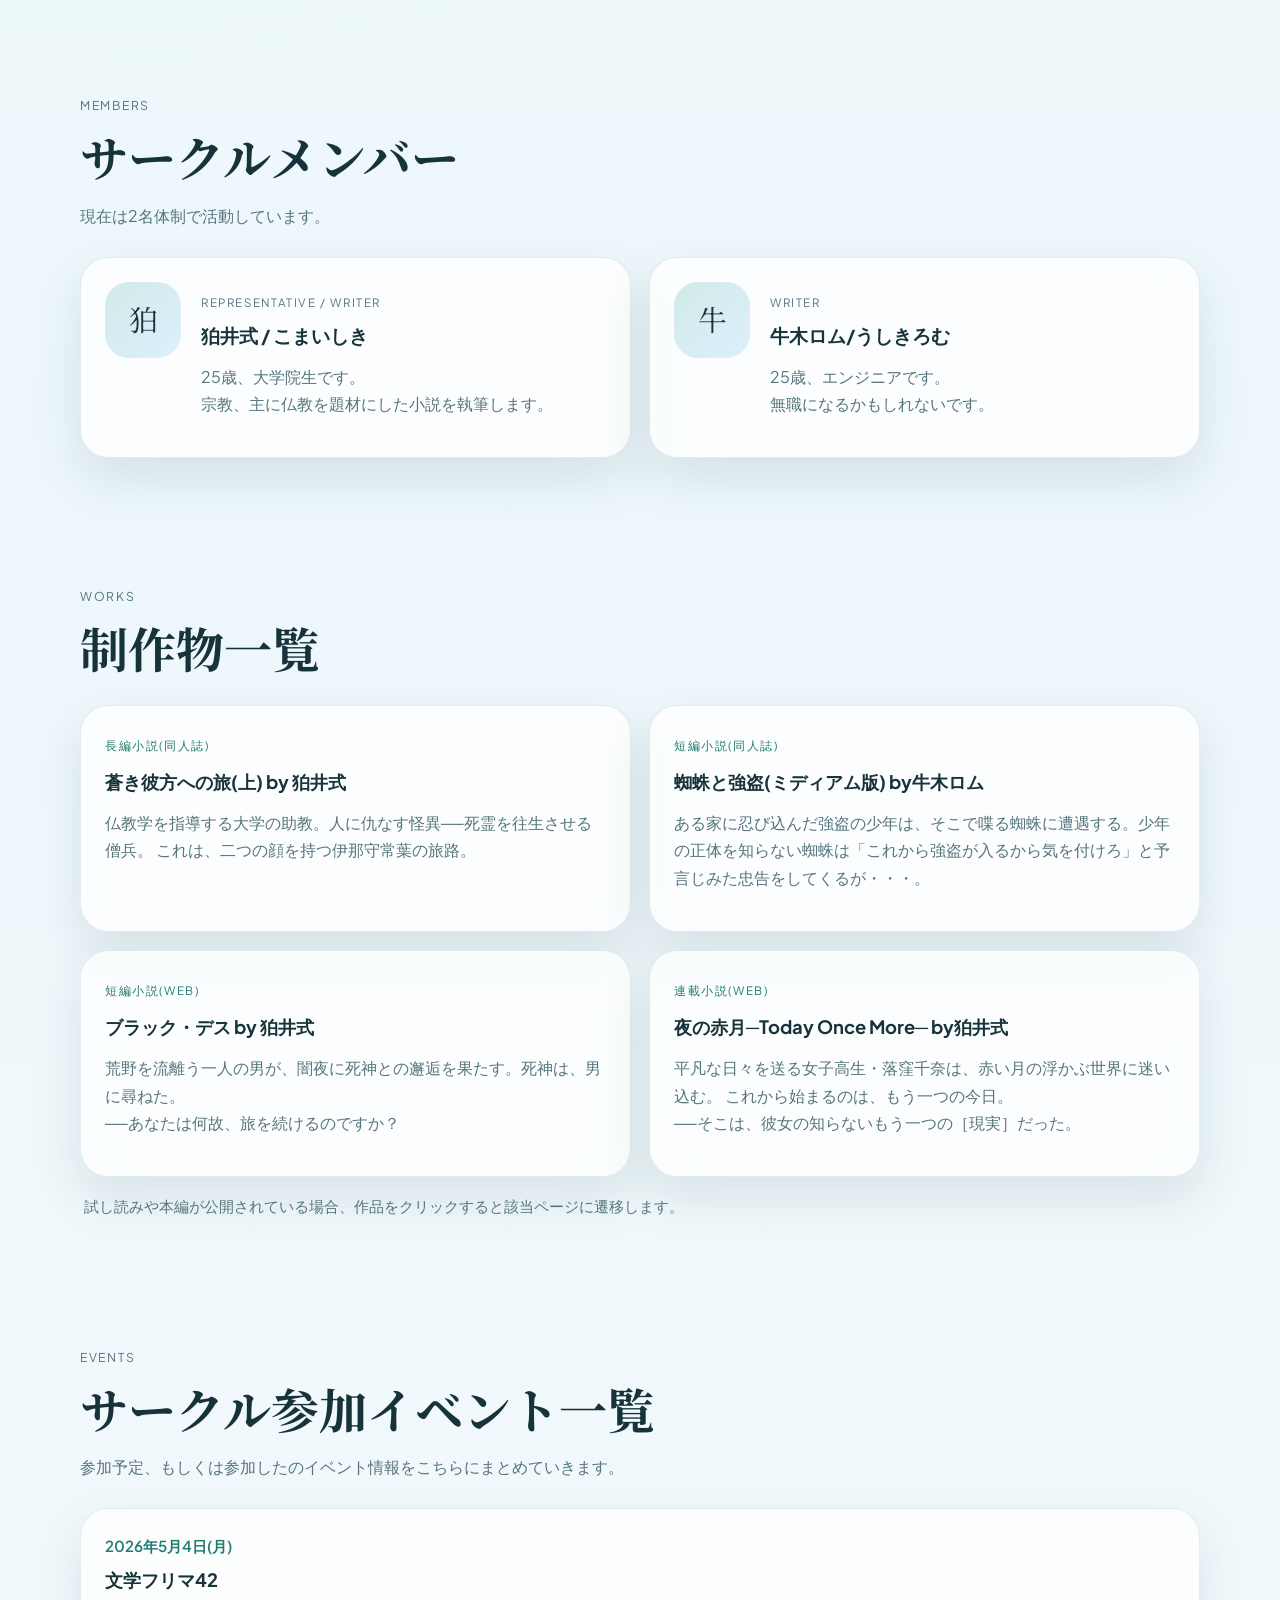
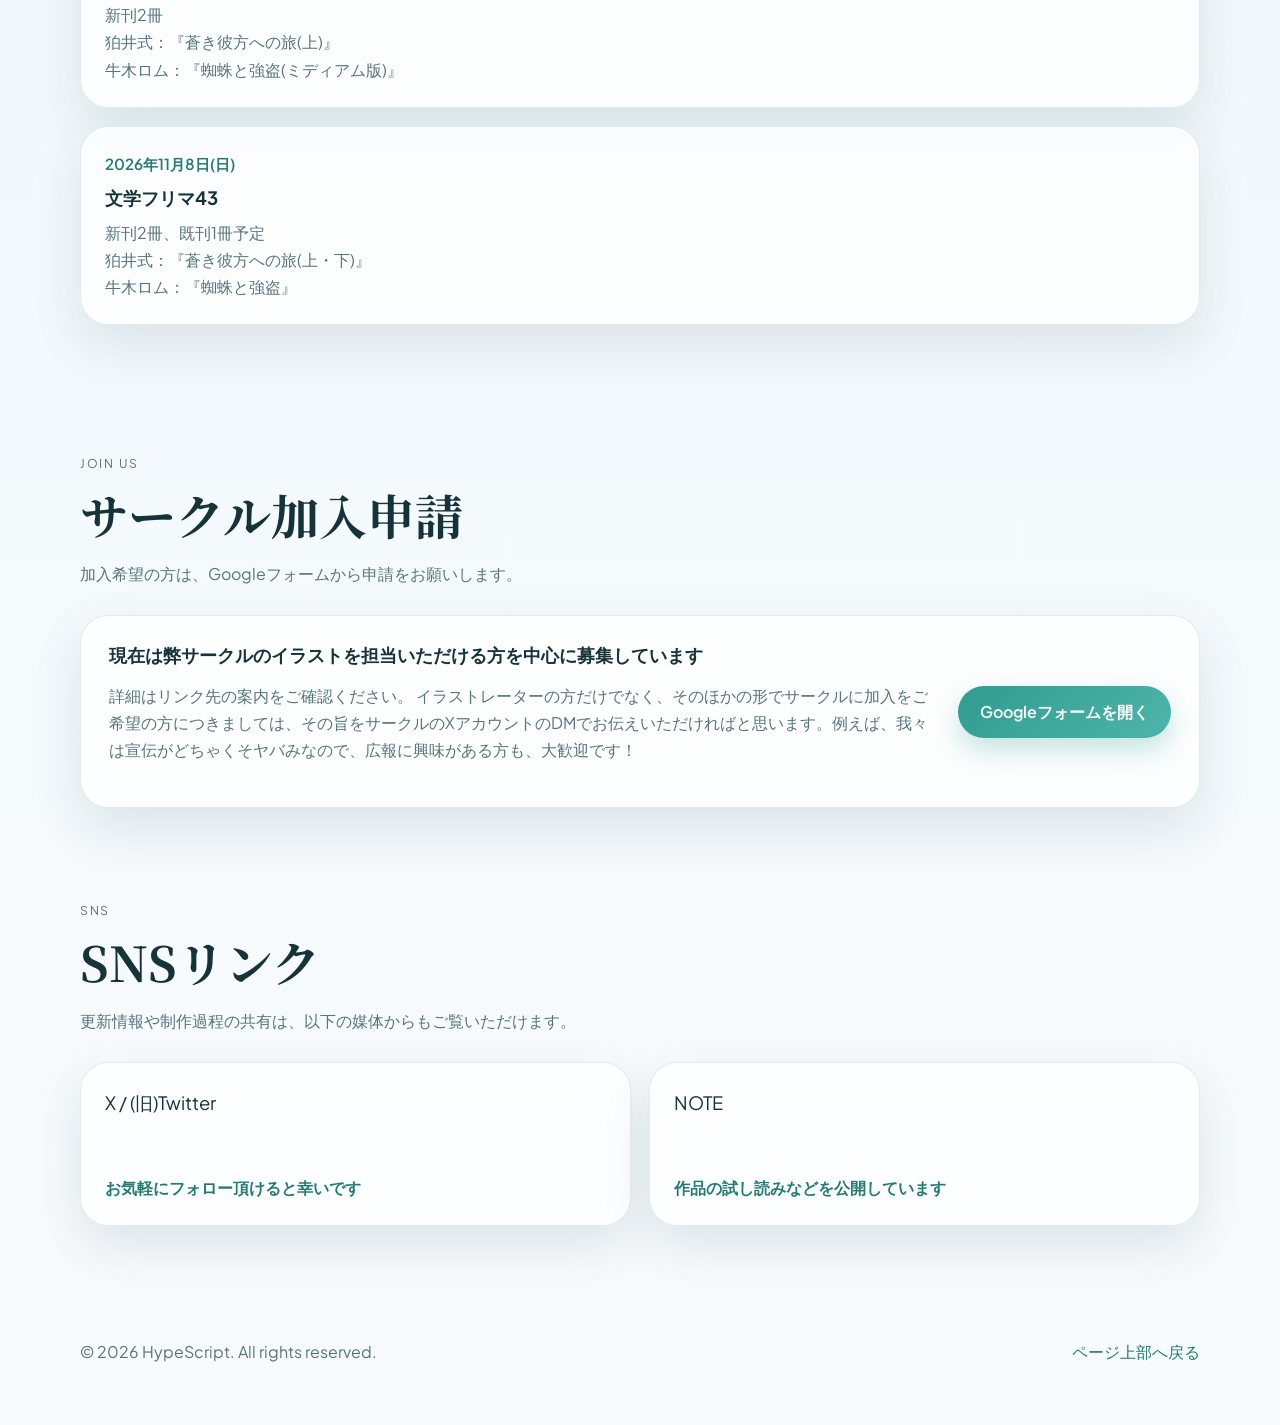
==== commit 9623e427: "公式サイト更新・デジタルカードゲーム追加" ====
--- a/index.html
+++ b/index.html
@@ -102,8 +102,8 @@
             <div class="member-body">
               <p class="member-role">Representative / Writer</p>
               <h3><a class="member-link" href="https://x.com/BoJing69260" target="_blank" rel="noreferrer">狛井式 / こまいしき</a></h3>
-<p>24歳、大学院生です。      <br>
-宗教、主に仏教を基にした伝奇小説を執筆します。</p>
+<p>25歳、大学院生です。      <br>
+宗教、主に仏教を題材にした小説を執筆します。</p>
             </div>
           </article>
           <article class="member-card reveal">
@@ -165,7 +165,7 @@
             </button>
             <div class="work-choice-actions" id="yoruaka-work-choice" hidden>
               <a class="button button-secondary" href="yoruaka_intro.html">《本編へ》</a>
-              <a class="button button-primary" href="yoruaka_menu.html">《ミニゲームへ》</a>
+              <a class="button button-primary" href="card_game/game_hype.html">《ミニゲームへ》</a>
             </div>
           </article>
         </div>
@@ -205,8 +205,7 @@
             <h3>現在は弊サークルのイラストを担当いただける方を中心に募集しています</h3>
             <p>
               詳細はリンク先の案内をご確認ください。
-              イラストレーターの方だけでなく、そのほかの形でサークルに加入をご希望の方につきましては、
-              その旨をサークルのXアカウントのDMでお伝えいただければと思います。
+              イラストレーターの方だけでなく、そのほかの形でサークルに加入をご希望の方につきましては、その旨をサークルのXアカウントのDMでお伝えいただければと思います。例えば、我々は宣伝がどちゃくそヤバみなので、広報に興味がある方も、大歓迎です！
             </p>
           </div>
           <a
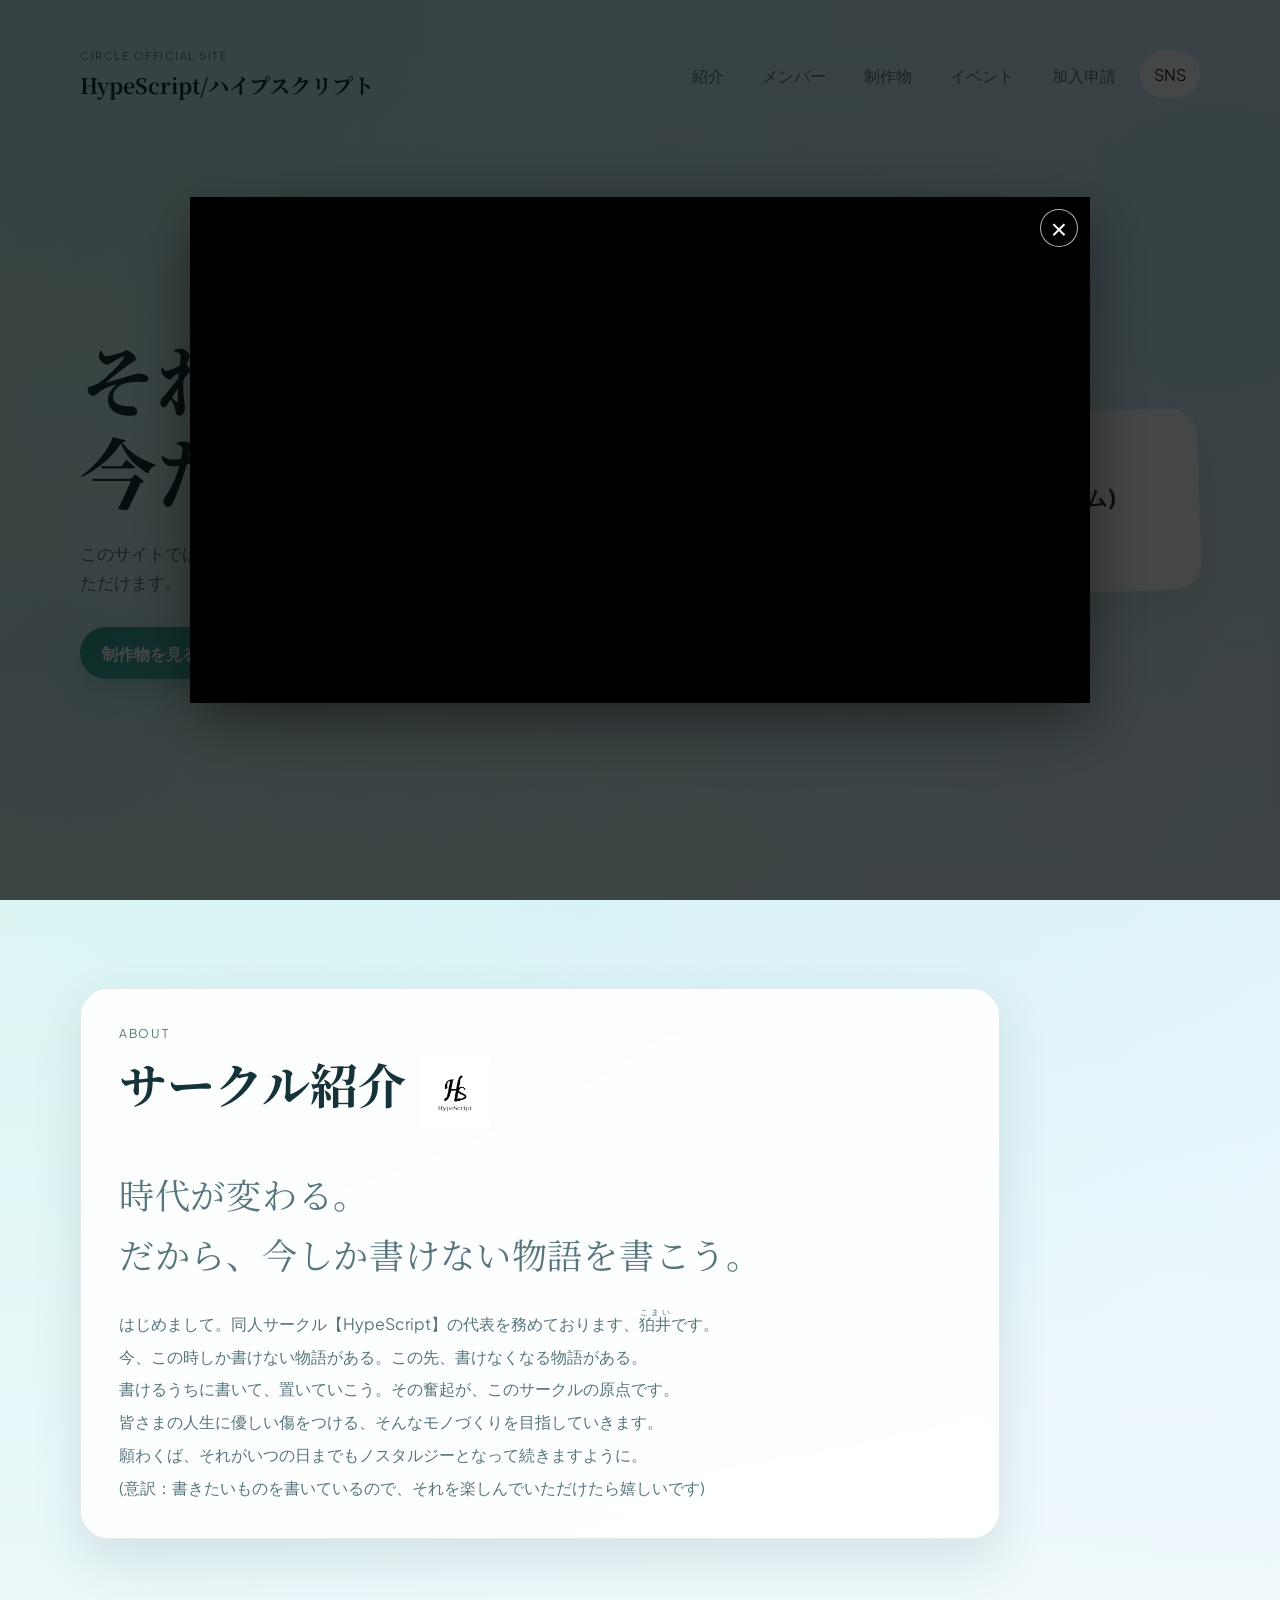
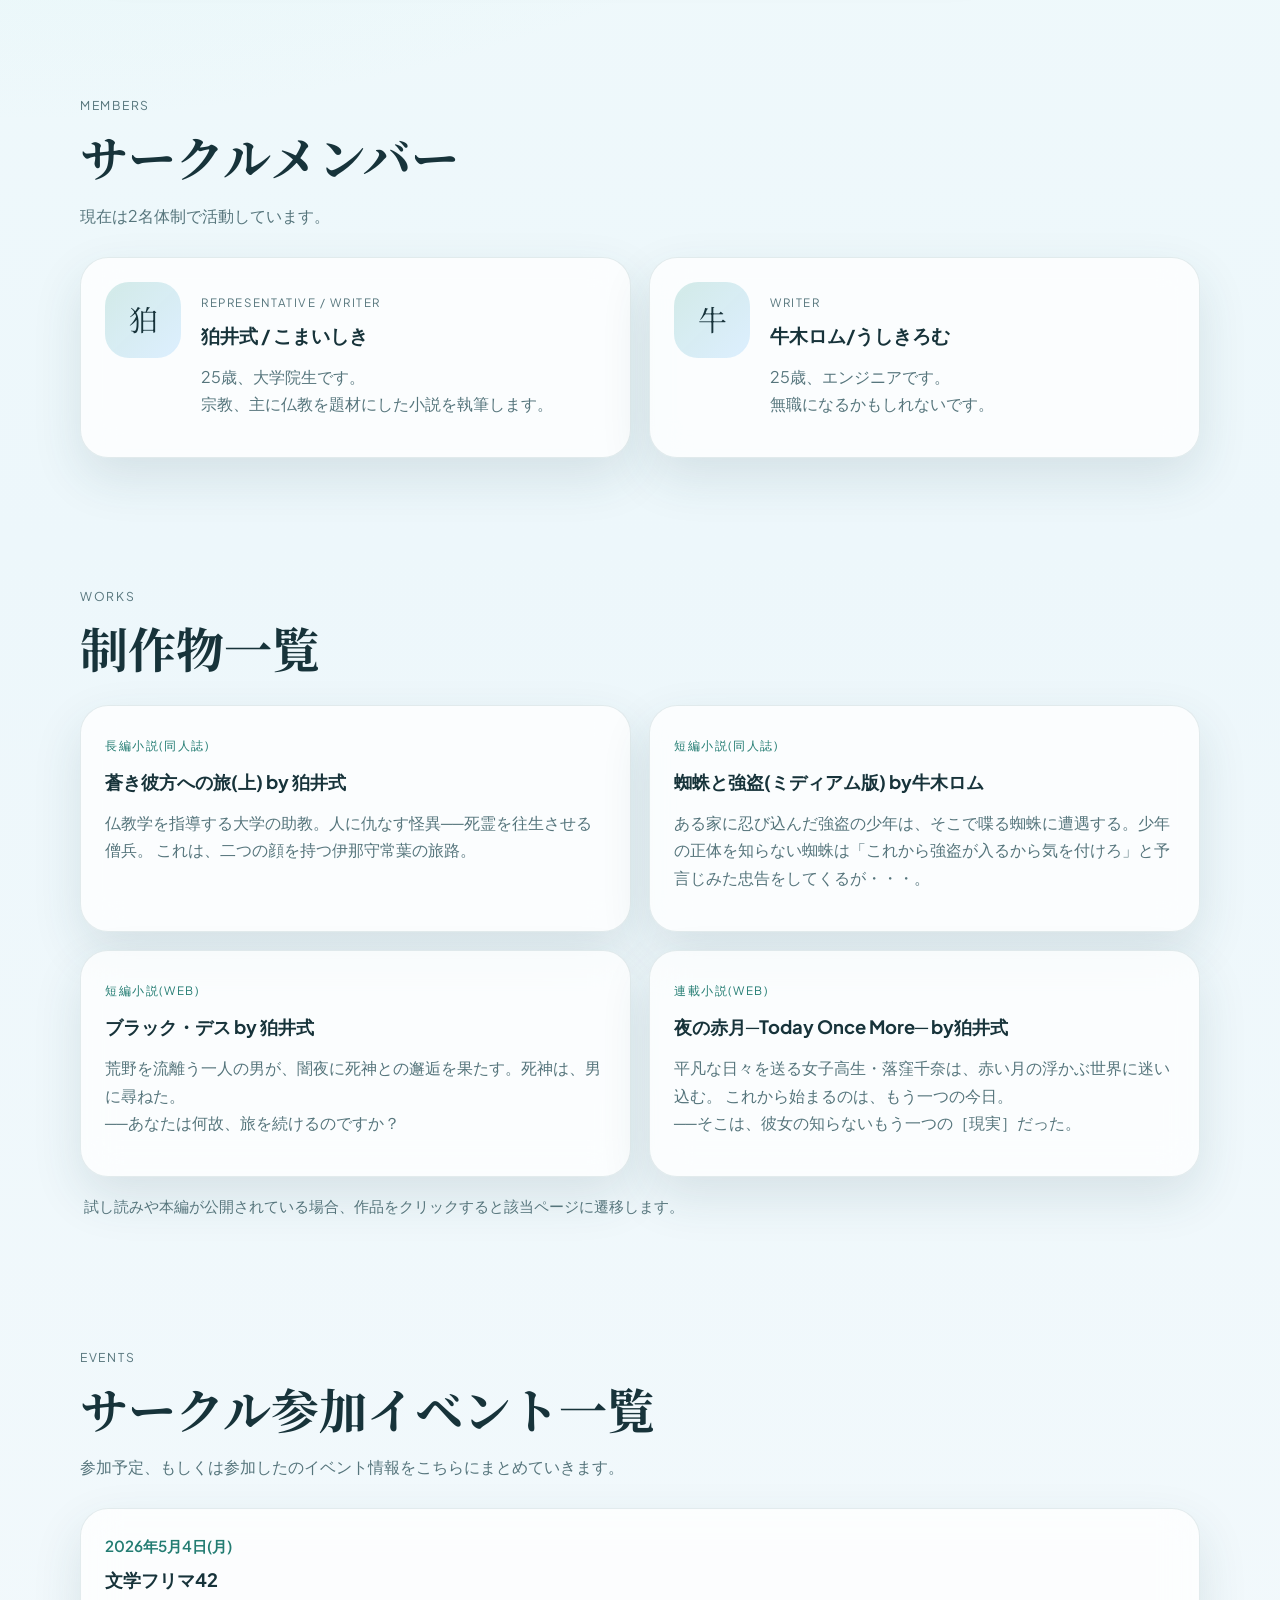
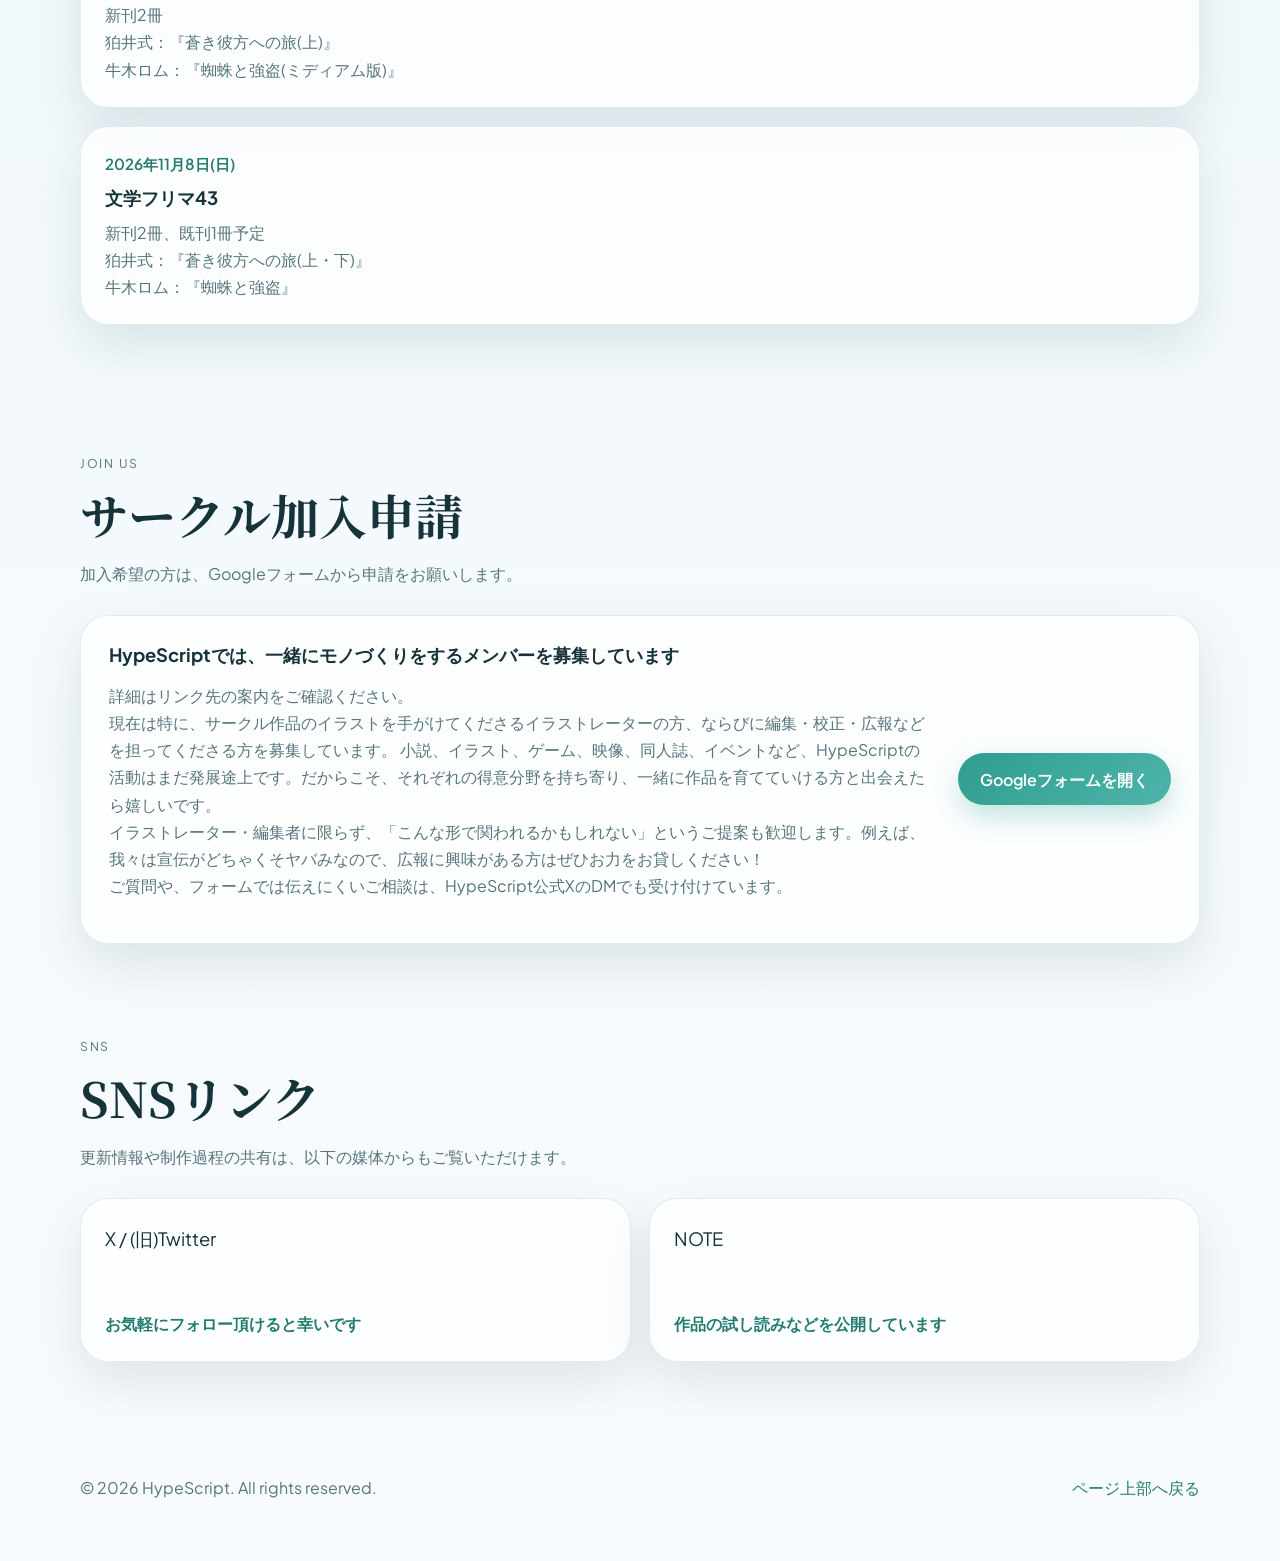
==== commit 6955bad1: "indexファイルを修正" ====
--- a/index.html
+++ b/index.html
@@ -202,10 +202,10 @@
         </div>
         <div class="join-panel reveal">
           <div>
-            <h3>現在は弊サークルのイラストを担当いただける方を中心に募集しています</h3>
+            <h3>HypeScriptでは、一緒にモノづくりをするメンバーを募集しています</h3>
             <p>
-              詳細はリンク先の案内をご確認ください。
-              イラストレーターの方だけでなく、そのほかの形でサークルに加入をご希望の方につきましては、その旨をサークルのXアカウントのDMでお伝えいただければと思います。例えば、我々は宣伝がどちゃくそヤバみなので、広報に興味がある方も、大歓迎です！
+              詳細はリンク先の案内をご確認ください。<br>現在は特に、サークル作品のイラストを手がけてくださるイラストレーターの方、ならびに編集・校正・広報などを担ってくださる方を募集しています。
+              小説、イラスト、ゲーム、映像、同人誌、イベントなど、HypeScriptの活動はまだ発展途上です。だからこそ、それぞれの得意分野を持ち寄り、一緒に作品を育てていける方と出会えたら嬉しいです。<br>イラストレーター・編集者に限らず、「こんな形で関われるかもしれない」というご提案も歓迎します。例えば、我々は宣伝がどちゃくそヤバみなので、広報に興味がある方はぜひお力をお貸しください！<br>ご質問や、フォームでは伝えにくいご相談は、HypeScript公式XのDMでも受け付けています。
             </p>
           </div>
           <a
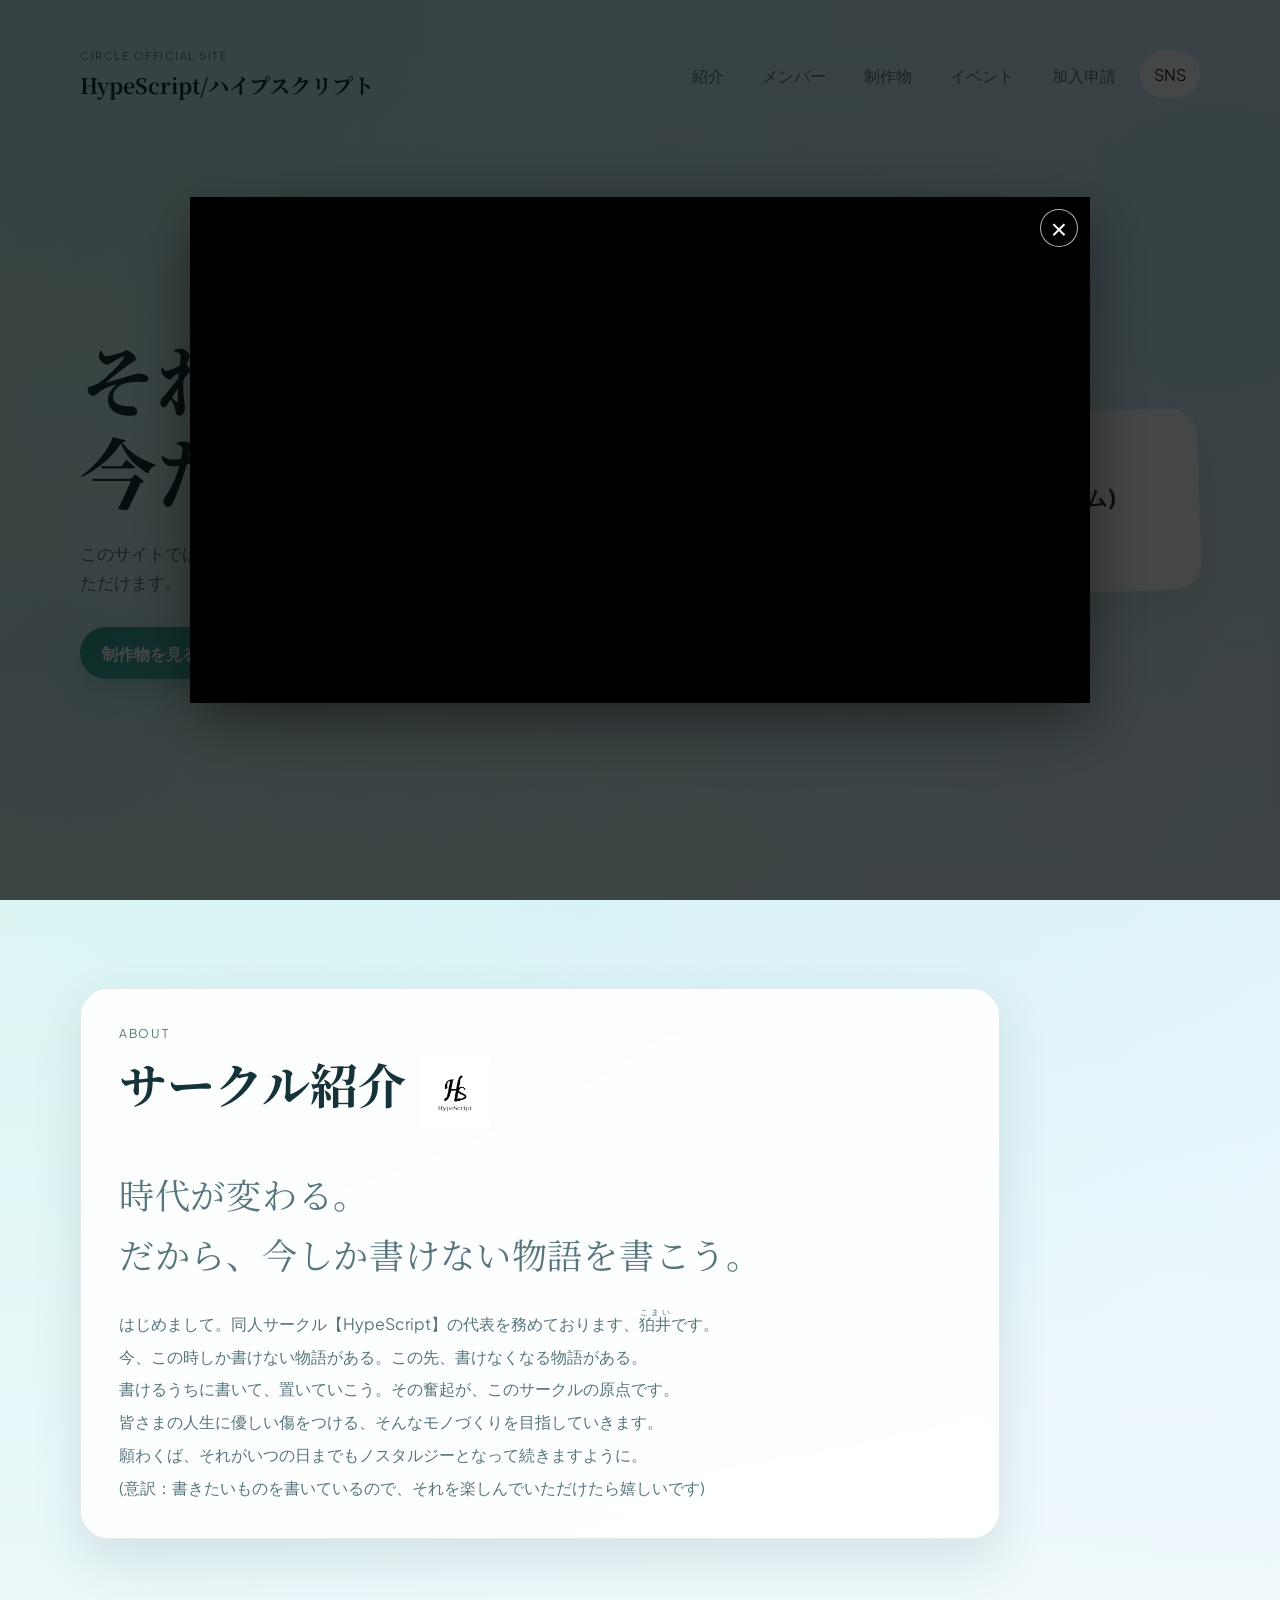
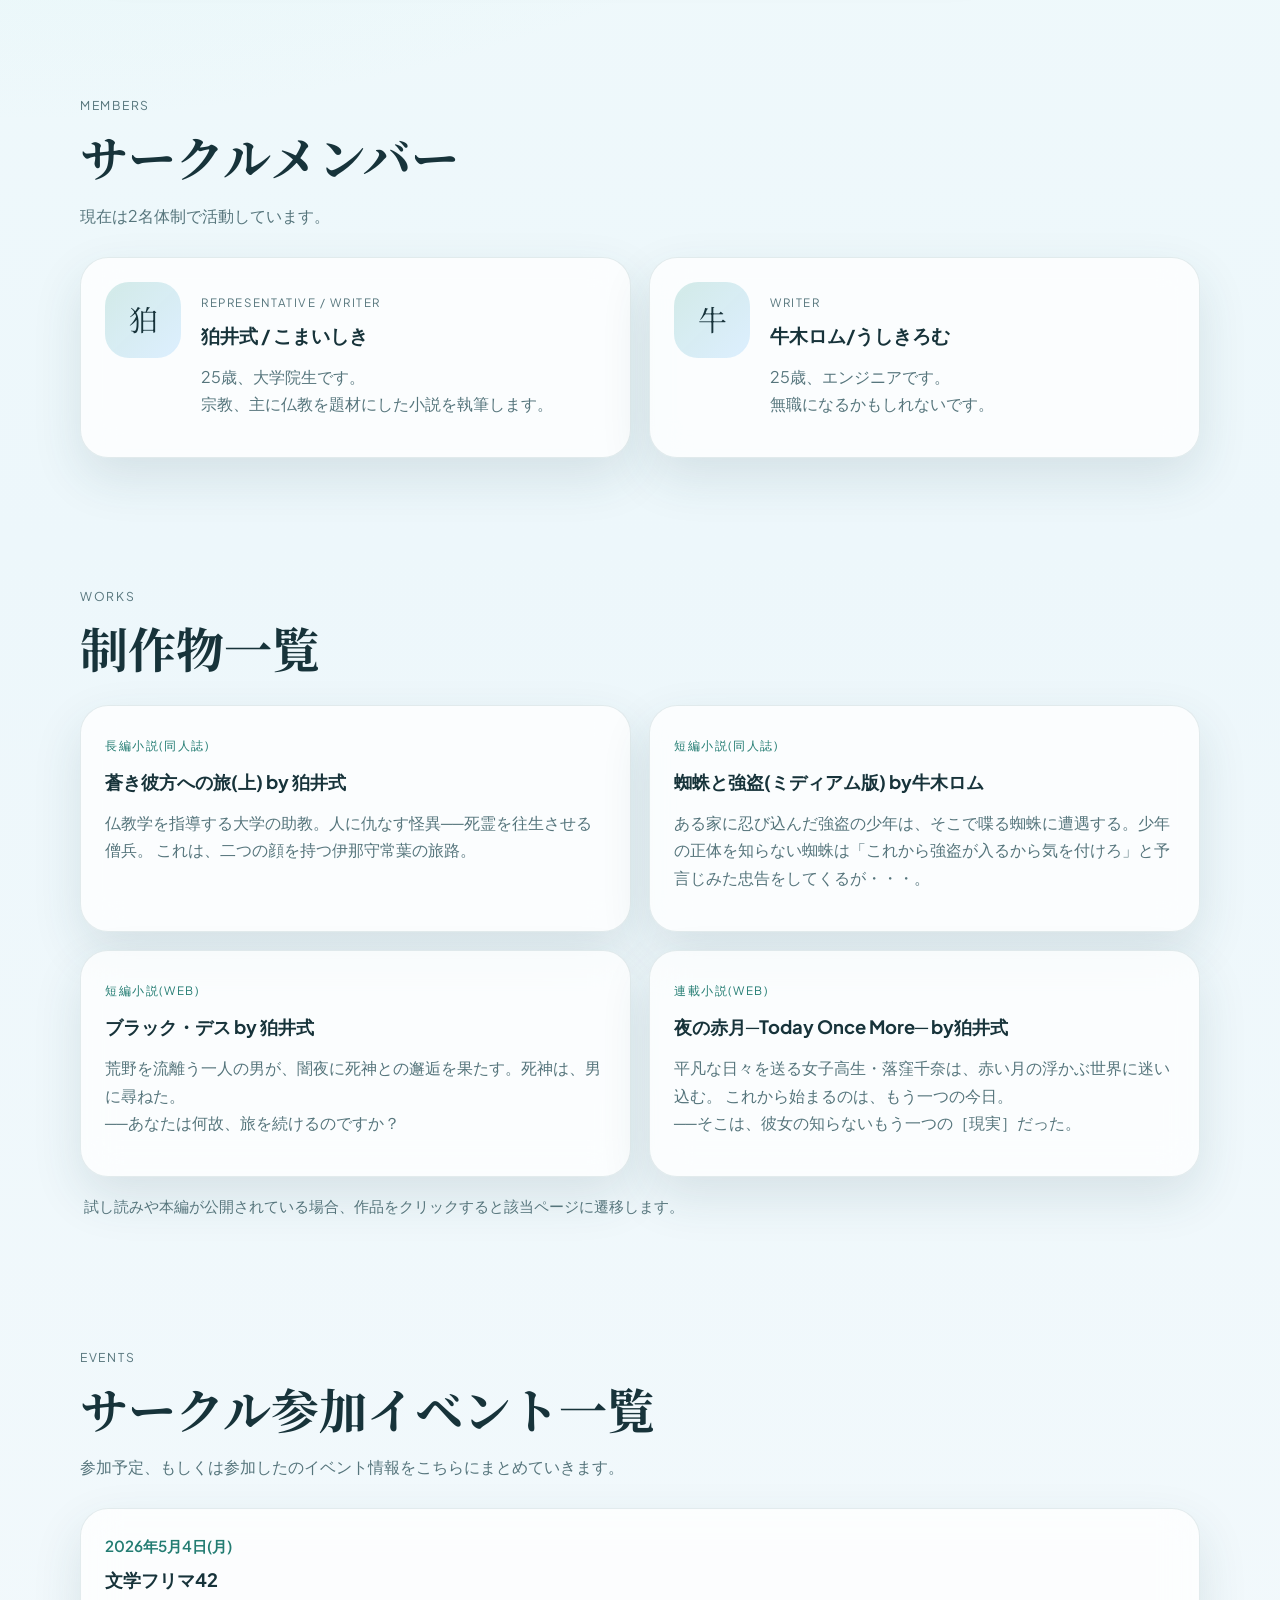
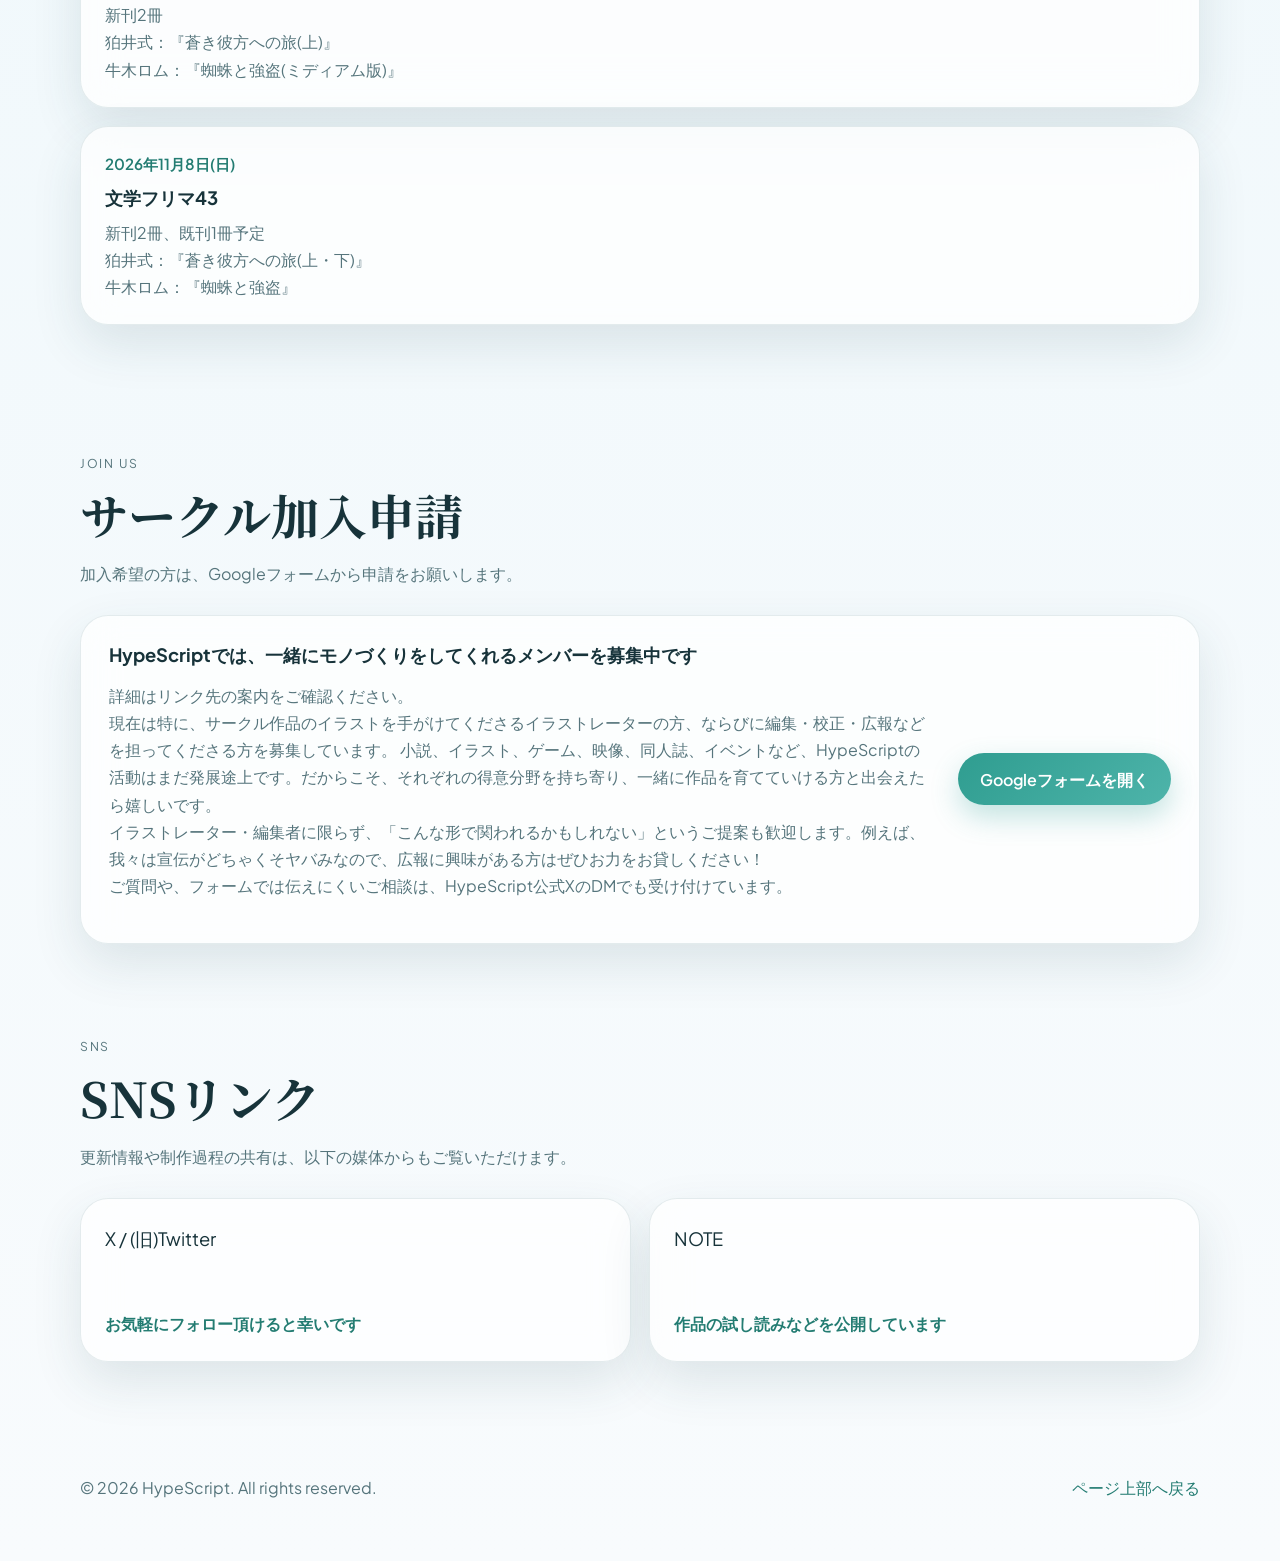
==== commit 72c058ca: "文言修正" ====
--- a/index.html
+++ b/index.html
@@ -202,7 +202,7 @@
         </div>
         <div class="join-panel reveal">
           <div>
-            <h3>HypeScriptでは、一緒にモノづくりをするメンバーを募集しています</h3>
+            <h3>HypeScriptでは、一緒にモノづくりをしてくれるメンバーを募集中です</h3>
             <p>
               詳細はリンク先の案内をご確認ください。<br>現在は特に、サークル作品のイラストを手がけてくださるイラストレーターの方、ならびに編集・校正・広報などを担ってくださる方を募集しています。
               小説、イラスト、ゲーム、映像、同人誌、イベントなど、HypeScriptの活動はまだ発展途上です。だからこそ、それぞれの得意分野を持ち寄り、一緒に作品を育てていける方と出会えたら嬉しいです。<br>イラストレーター・編集者に限らず、「こんな形で関われるかもしれない」というご提案も歓迎します。例えば、我々は宣伝がどちゃくそヤバみなので、広報に興味がある方はぜひお力をお貸しください！<br>ご質問や、フォームでは伝えにくいご相談は、HypeScript公式XのDMでも受け付けています。
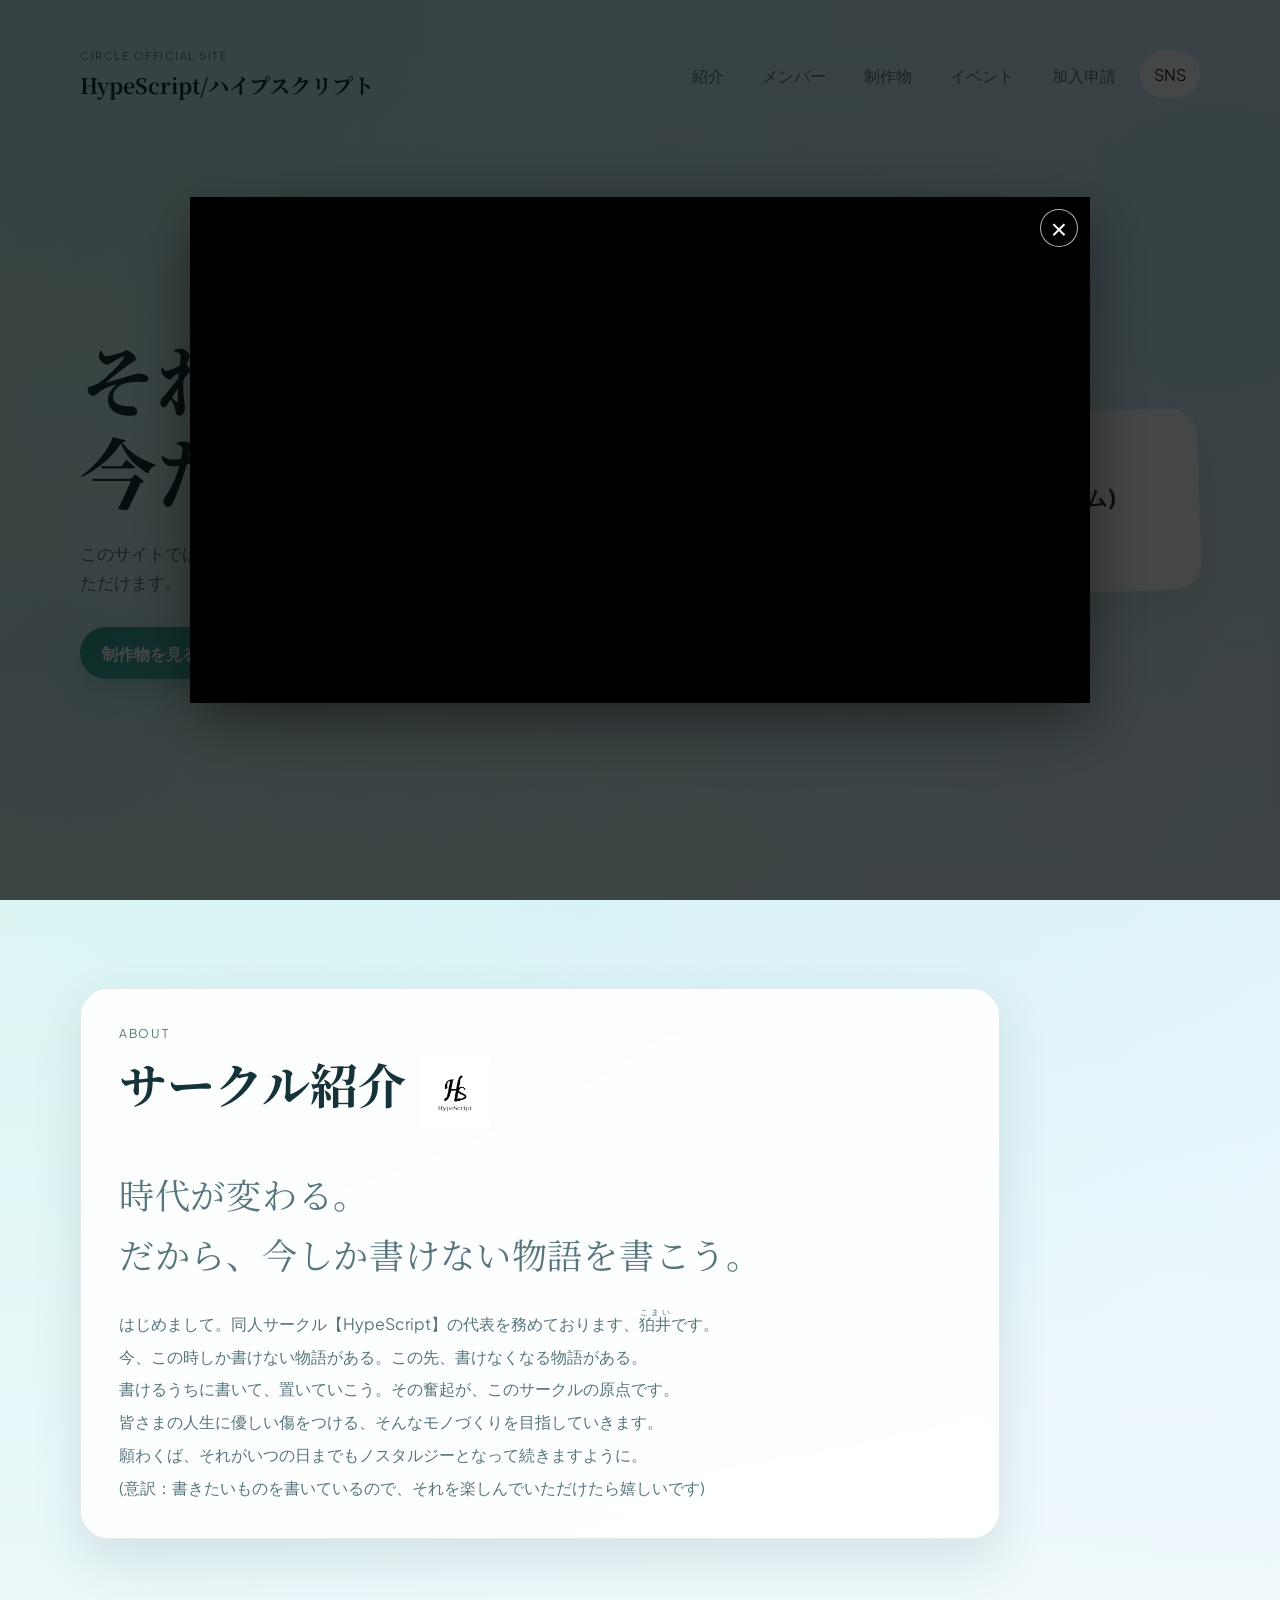
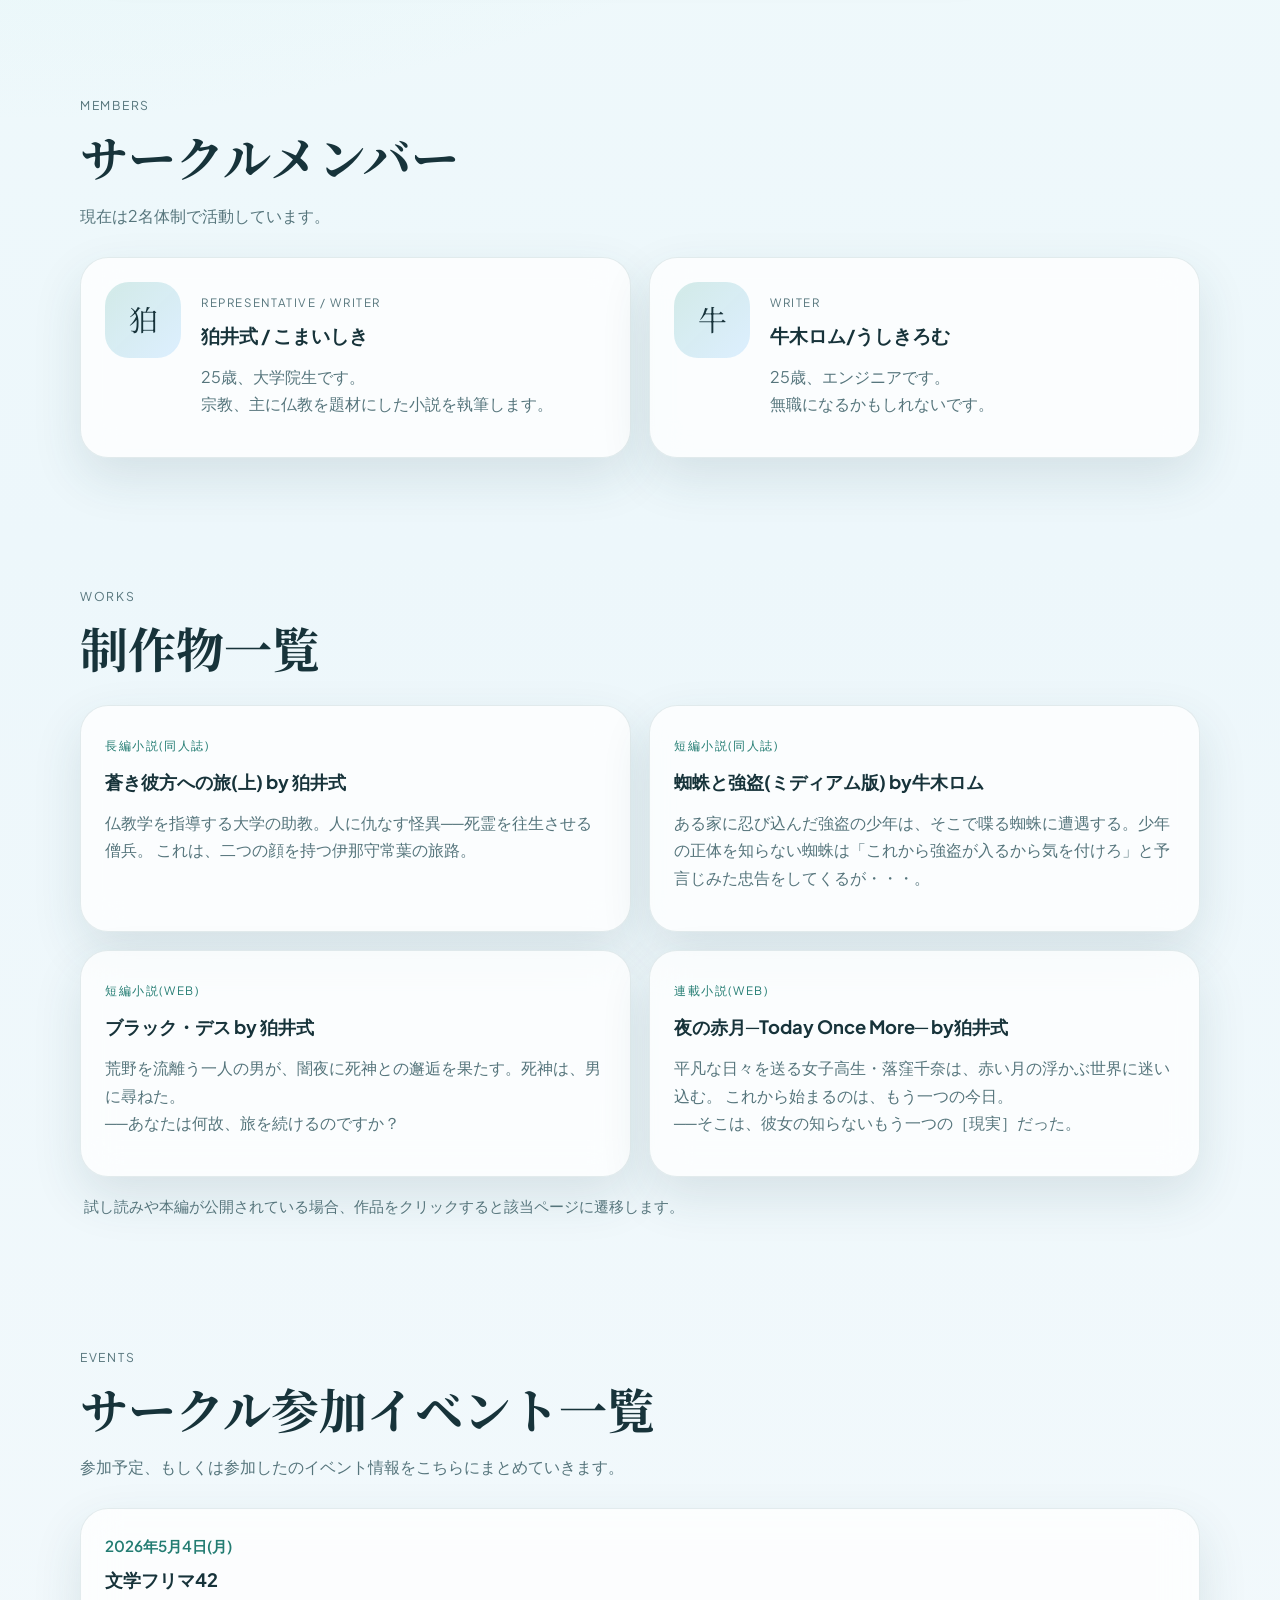
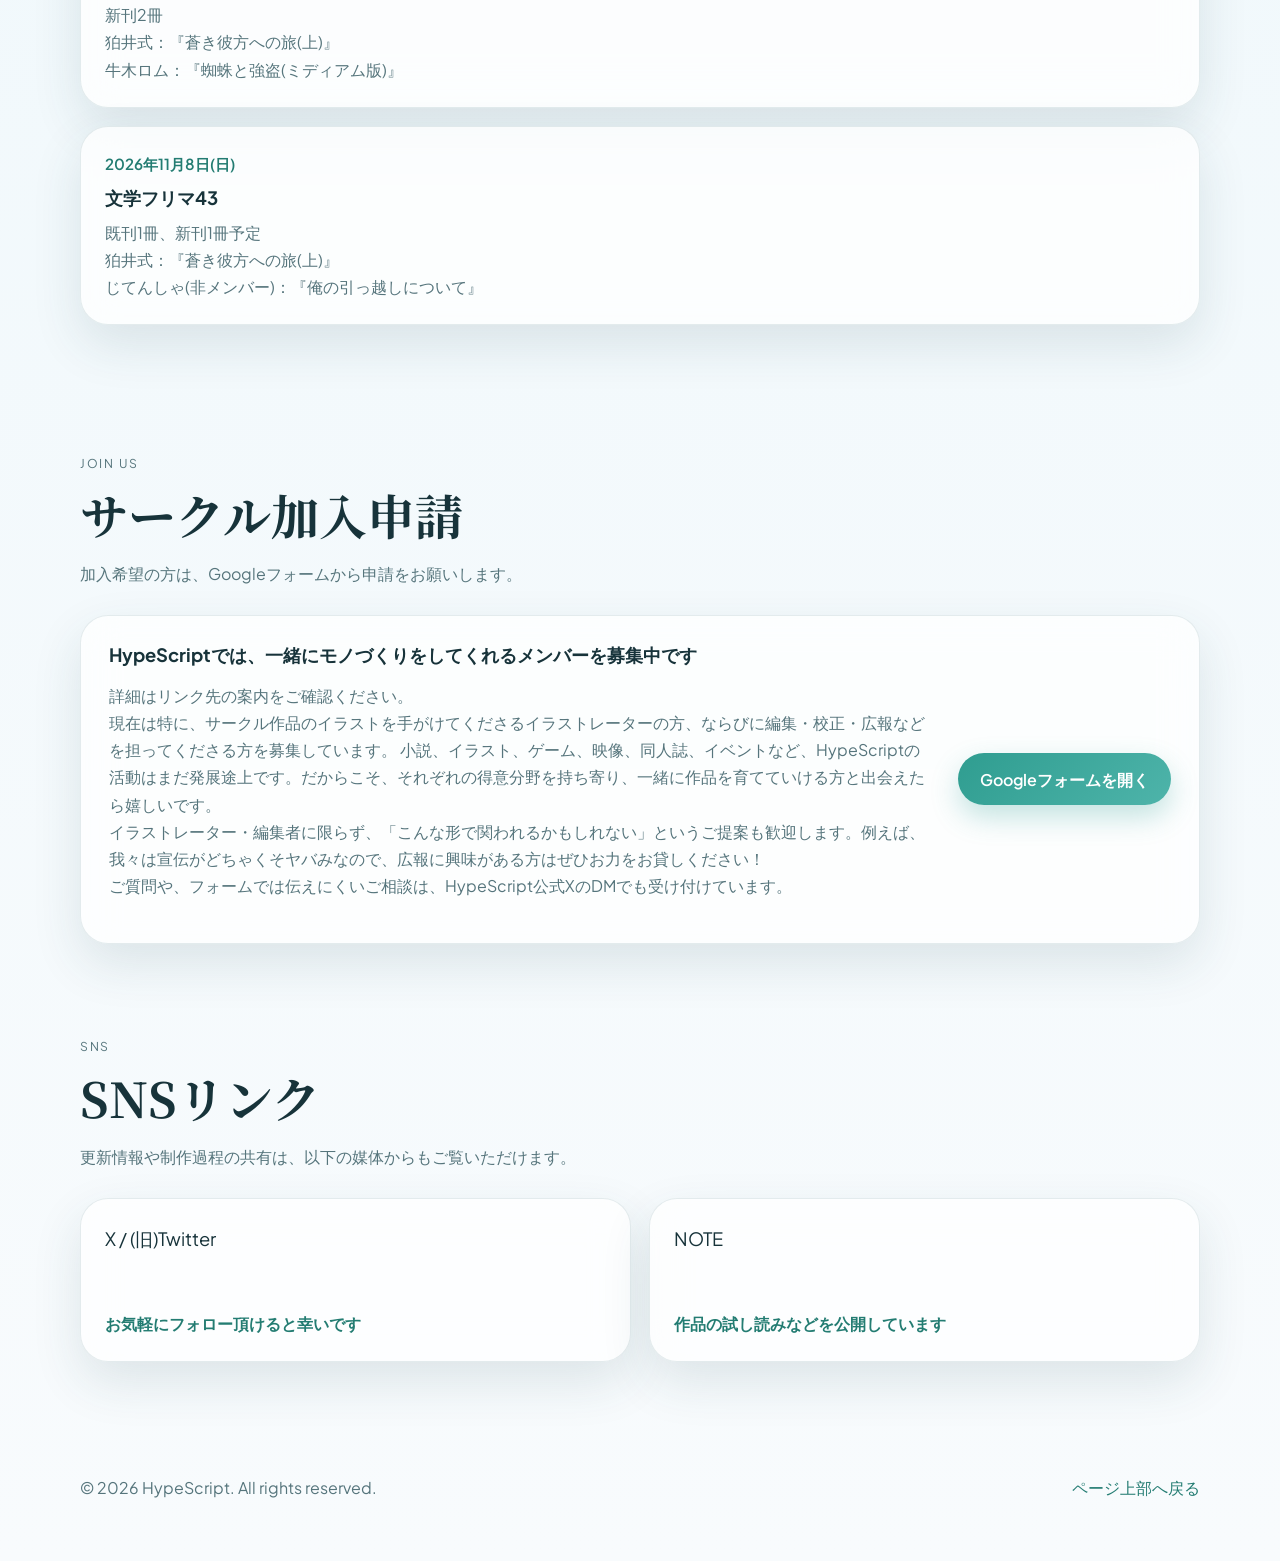
==== commit b4e18c8e: "Update index.html" ====
--- a/index.html
+++ b/index.html
@@ -187,7 +187,7 @@
           <article class="event-card">
             <p class="event-date">2026年11月8日(日)</p>
             <h3>文学フリマ43</h3>
-            <p class="event-note">新刊2冊、既刊1冊予定<br>狛井式：『蒼き彼方への旅(上・下)』<br>牛木ロム：『蜘蛛と強盗』</p>
+            <p class="event-note">既刊1冊、新刊1冊予定<br>狛井式：『蒼き彼方への旅(上)』<br>じてんしゃ(非メンバー)：『俺の引っ越しについて』</p>
           </article>
         </div>
       </section>
